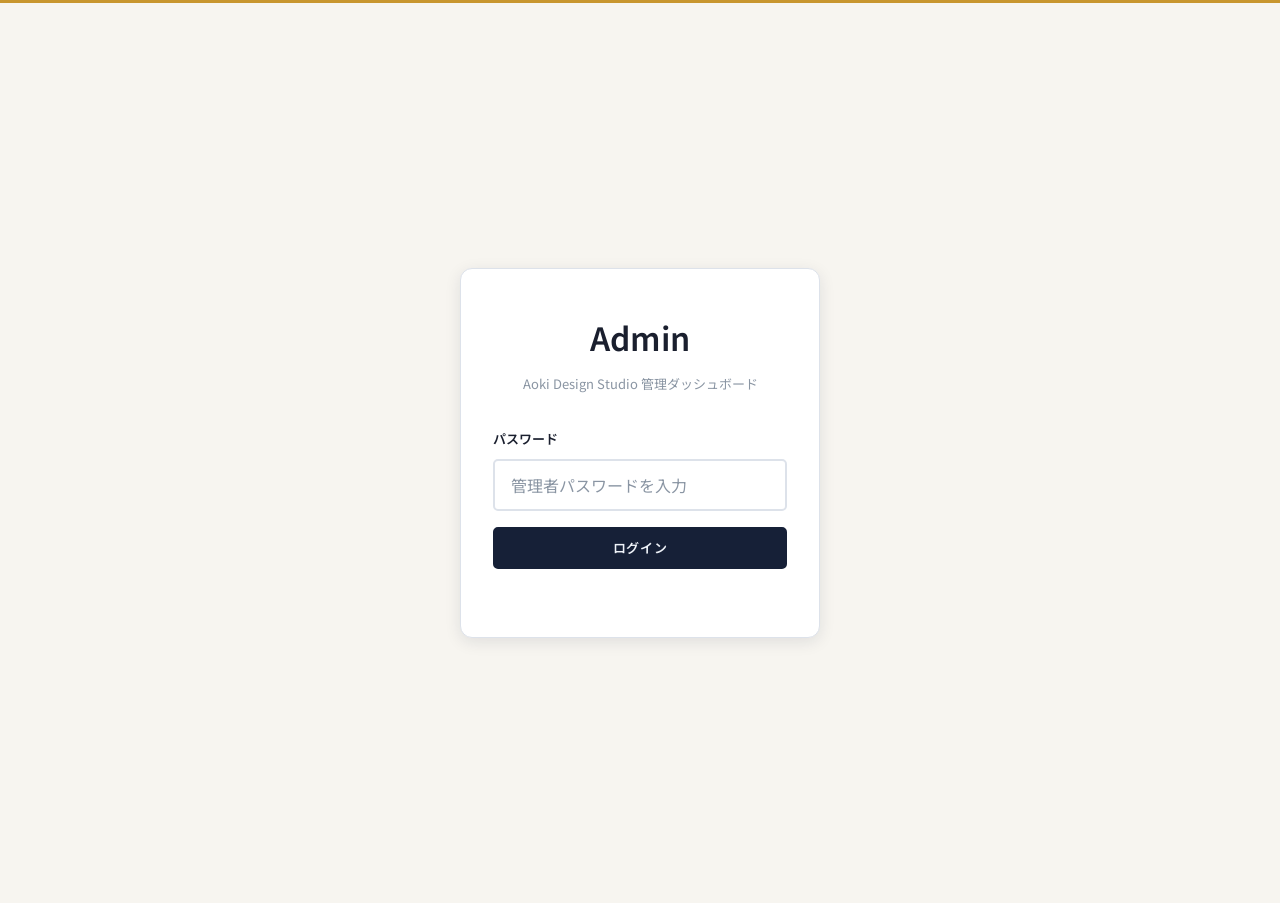
==== admin.html @ a37f24a4 "Add files via upload" ====
<!DOCTYPE html>
<html lang="ja">
<head>
  <meta charset="UTF-8" />
  <meta name="viewport" content="width=device-width, initial-scale=1.0" />
  <title>管理ダッシュボード | Aoki Design Studio</title>
  <meta name="robots" content="noindex, nofollow" />
  <link rel="icon" type="image/svg+xml" href="assets/favicon.svg" />
  <link rel="preconnect" href="https://fonts.googleapis.com" />
  <link rel="preconnect" href="https://fonts.gstatic.com" crossorigin />
  <link href="https://fonts.googleapis.com/css2?family=Noto+Sans+JP:wght@400;500;700&family=Cormorant+Garamond:ital,wght@0,400;0,600;1,400&display=swap" rel="stylesheet" />
  <link rel="stylesheet" href="css/style.css" />
  <style>
    /* ─── 管理画面専用スタイル ── */
    .admin-body { background-color: var(--color-bg); min-height: 100vh; }
    .admin-login {
      display: flex; align-items: center; justify-content: center;
      min-height: 100vh; padding: var(--space-6);
    }
    .admin-login__box {
      background: var(--color-surface); border: 1px solid var(--color-border);
      border-radius: var(--radius-xl); padding: var(--space-10) var(--space-8);
      width: 100%; max-width: 360px; text-align: center; box-shadow: var(--shadow-md);
    }
    .admin-login__title { font-family: var(--font-serif); font-size: var(--text-2xl); font-weight: 600; margin-bottom: var(--space-2); }
    .admin-login__sub   { font-size: var(--text-sm); color: var(--color-text-muted); margin-bottom: var(--space-8); }
    .admin-login__error { font-size: var(--text-sm); color: var(--color-error); margin-top: var(--space-3); min-height: 1.2em; }

    .admin-header {
      background-color: var(--color-text); color: #fff;
      padding: var(--space-4) var(--space-8);
      display: flex; align-items: center; justify-content: space-between;
    }
    .admin-header__title { font-family: var(--font-serif); font-size: var(--text-lg); font-weight: 600; }
    .admin-header__meta  { font-size: var(--text-xs); color: rgba(255,255,255,0.6); }
    .admin-header__actions { display: flex; gap: var(--space-3); align-items: center; }

    .admin-main { max-width: 1100px; margin: 0 auto; padding: var(--space-8); }

    .admin-stats {
      display: grid; grid-template-columns: repeat(auto-fit, minmax(180px,1fr));
      gap: var(--space-4); margin-bottom: var(--space-8);
    }
    .stat-card {
      background: var(--color-surface); border: 1px solid var(--color-border);
      border-radius: var(--radius-xl); padding: var(--space-5) var(--space-6);
    }
    .stat-card__label { font-size: var(--text-xs); color: var(--color-text-muted); margin-bottom: var(--space-2); text-transform: uppercase; letter-spacing: .08em; }
    .stat-card__value { font-family: var(--font-serif); font-size: var(--text-3xl); font-weight: 600; color: var(--color-accent); line-height: 1.1; }
    .stat-card__unit  { font-size: var(--text-sm); color: var(--color-text-sub); }

    .admin-section-title {
      font-size: var(--text-lg); font-weight: 700; margin-bottom: var(--space-4);
      padding-bottom: var(--space-3); border-bottom: 2px solid var(--color-border);
    }

    .inquiry-table { width: 100%; border-collapse: collapse; font-size: var(--text-sm); }
    .inquiry-table th { background: var(--color-bg-alt); font-weight: 700; color: var(--color-text-sub); font-size: var(--text-xs); text-transform: uppercase; letter-spacing: .06em; padding: var(--space-3) var(--space-4); text-align: left; border-bottom: 2px solid var(--color-border); }
    .inquiry-table td { padding: var(--space-3) var(--space-4); border-bottom: 1px solid var(--color-border); vertical-align: top; line-height: 1.5; }
    .inquiry-table tr:hover td { background-color: var(--color-bg); }
    .inquiry-table .badge {
      display: inline-block; font-size: 11px; font-weight: 700; padding: 2px 8px;
      border-radius: var(--radius-full); background: var(--color-accent-light); color: var(--color-accent);
    }
    .inquiry-table .quote-text { font-size: var(--text-xs); color: var(--color-text-muted); white-space: pre-line; max-width: 240px; }
    .inquiry-table .no-data { text-align: center; padding: var(--space-10); color: var(--color-text-muted); }

    .admin-toolbar {
      display: flex; gap: var(--space-3); align-items: center;
      margin-bottom: var(--space-4); flex-wrap: wrap;
    }
    .admin-toolbar input[type=search] {
      flex: 1; min-width: 200px; padding: var(--space-2) var(--space-3);
      border: 1px solid var(--color-border); border-radius: var(--radius-md);
      font-size: var(--text-sm); font-family: var(--font-sans);
      background: var(--color-surface); color: var(--color-text);
    }

    .discount-table { width: 100%; border-collapse: collapse; font-size: var(--text-sm); margin-top: var(--space-4); }
    .discount-table th, .discount-table td { padding: var(--space-3) var(--space-4); border-bottom: 1px solid var(--color-border); text-align: left; }
    .discount-table th { font-weight: 700; color: var(--color-text-sub); font-size: var(--text-xs); text-transform: uppercase; letter-spacing: .06em; background: var(--color-bg-alt); }
    .code-badge { font-family: monospace; background: var(--color-bg-alt); padding: 2px 8px; border-radius: var(--radius-sm); font-size: var(--text-sm); letter-spacing: .06em; }

    /* ─── タブ ── */
    .admin-tabs {
      display: flex; gap: 0; border-bottom: 2px solid var(--color-border);
      margin-bottom: var(--space-8);
    }
    .admin-tab {
      padding: var(--space-3) var(--space-6); font-size: var(--text-sm); font-weight: 500;
      background: none; border: none; border-bottom: 2px solid transparent;
      margin-bottom: -2px; cursor: pointer; color: var(--color-text-muted);
      font-family: var(--font-sans); transition: color .2s, border-color .2s;
    }
    .admin-tab:hover { color: var(--color-text); }
    .admin-tab--active { color: var(--color-accent); border-bottom-color: var(--color-accent); font-weight: 700; }

    .tab-panel { display: none; }
    .tab-panel--active { display: block; }

    /* ─── 料金設定エディター ── */
    .pricing-editor-table { width: 100%; border-collapse: collapse; font-size: var(--text-sm); margin-bottom: var(--space-6); }
    .pricing-editor-table th { background: var(--color-bg-alt); font-weight: 700; color: var(--color-text-sub); font-size: var(--text-xs); text-transform: uppercase; letter-spacing: .06em; padding: var(--space-3) var(--space-4); text-align: left; border-bottom: 2px solid var(--color-border); }
    .pricing-editor-table td { padding: var(--space-2) var(--space-4); border-bottom: 1px solid var(--color-border); vertical-align: middle; }
    .pricing-editor-table input[type="number"],
    .pricing-editor-table input[type="text"] {
      width: 100%; padding: var(--space-2) var(--space-3);
      border: 1px solid var(--color-border); border-radius: var(--radius-md);
      font-size: var(--text-sm); font-family: var(--font-sans);
      background: var(--color-surface); color: var(--color-text);
    }
    .pricing-editor-table input:focus { outline: 2px solid var(--color-accent); outline-offset: 0; border-color: transparent; }
    .pricing-editor-table .label-cell { font-weight: 500; color: var(--color-text-sub); min-width: 180px; }

    .pricing-actions { display: flex; gap: var(--space-3); flex-wrap: wrap; margin-top: var(--space-6); }
    .admin-notice { font-size: var(--text-sm); padding: var(--space-3) var(--space-4); border-radius: var(--radius-md); margin-bottom: var(--space-4); }
    .admin-notice--info { background: var(--color-accent-light); color: var(--color-accent); }
    .admin-notice--success { background: #d1fae5; color: #065f46; }

    /* 割引コード追加フォーム */
    .discount-add-form {
      display: grid; grid-template-columns: 1fr 1fr 1fr auto; gap: var(--space-3);
      align-items: end; margin-top: var(--space-6); padding: var(--space-4);
      background: var(--color-bg-alt); border-radius: var(--radius-md);
    }
    .discount-add-form label { font-size: var(--text-xs); color: var(--color-text-muted); display: block; margin-bottom: var(--space-1); }
    .discount-add-form input {
      width: 100%; padding: var(--space-2) var(--space-3);
      border: 1px solid var(--color-border); border-radius: var(--radius-md);
      font-size: var(--text-sm); font-family: var(--font-sans);
      background: var(--color-surface); color: var(--color-text);
    }

    /* ─── A/Bテストパネル ── */
    .abtest-table { width: 100%; border-collapse: collapse; font-size: var(--text-sm); margin-bottom: var(--space-6); }
    .abtest-table th { background: var(--color-bg-alt); font-weight: 700; color: var(--color-text-sub); font-size: var(--text-xs); text-transform: uppercase; letter-spacing: .06em; padding: var(--space-3) var(--space-4); text-align: left; border-bottom: 2px solid var(--color-border); }
    .abtest-table td { padding: var(--space-3) var(--space-4); border-bottom: 1px solid var(--color-border); vertical-align: middle; }
    .variant-badge {
      display: inline-block; font-size: 11px; font-weight: 700; padding: 3px 10px;
      border-radius: var(--radius-full);
    }
    .variant-badge--control    { background: #e0e7ff; color: #3730a3; }
    .variant-badge--challenger { background: var(--color-accent-light); color: var(--color-accent); }
    .abtest-note { font-size: var(--text-xs); color: var(--color-text-muted); margin-top: var(--space-4); line-height: 1.7; }
  </style>
</head>
<body class="admin-body">

  <!-- ─── ログイン画面 ──────────────────────────────────── -->
  <div id="loginScreen" class="admin-login">
    <div class="admin-login__box">
      <h1 class="admin-login__title">Admin</h1>
      <p class="admin-login__sub">Aoki Design Studio 管理ダッシュボード</p>
      <div class="form-group">
        <label class="form-label" for="adminPassword">パスワード</label>
        <input type="password" id="adminPassword" class="form-input" placeholder="管理者パスワードを入力" autocomplete="current-password" />
      </div>
      <button id="btnLogin" class="btn btn--primary btn--block" style="margin-top:var(--space-4)">ログイン</button>
      <p class="admin-login__error" id="loginError"></p>
    </div>
  </div>

  <!-- ─── 管理ダッシュボード ─────────────────────────────── -->
  <div id="dashboard" class="hidden">

    <header class="admin-header" role="banner">
      <div>
        <p class="admin-header__title">Aoki Design Studio — 管理ダッシュボード</p>
        <p class="admin-header__meta" id="adminMeta"></p>
      </div>
      <div class="admin-header__actions">
        <button id="btnExportCSV" class="btn btn--outline btn--sm" style="border-color:rgba(255,255,255,.4);color:rgba(255,255,255,.8)">CSVエクスポート</button>
        <button id="btnLogout" class="btn btn--outline btn--sm" style="border-color:rgba(255,255,255,.4);color:rgba(255,255,255,.8)">ログアウト</button>
      </div>
    </header>

    <main class="admin-main" id="main-content">

      <!-- 統計カード -->
      <div class="admin-stats">
        <div class="stat-card">
          <p class="stat-card__label">総問い合わせ数</p>
          <p class="stat-card__value" id="statTotal">0</p>
          <p class="stat-card__unit">件</p>
        </div>
        <div class="stat-card">
          <p class="stat-card__label">今月の問い合わせ</p>
          <p class="stat-card__value" id="statMonth">0</p>
          <p class="stat-card__unit">件</p>
        </div>
        <div class="stat-card">
          <p class="stat-card__label">平均概算金額</p>
          <p class="stat-card__value" id="statAvgPrice">—</p>
          <p class="stat-card__unit">円</p>
        </div>
        <div class="stat-card">
          <p class="stat-card__label">最多サイト種別</p>
          <p class="stat-card__value" id="statTopType" style="font-size:var(--text-xl)">—</p>
          <p class="stat-card__unit"></p>
        </div>
      </div>

      <!-- タブナビゲーション -->
      <nav class="admin-tabs" role="tablist">
        <button class="admin-tab admin-tab--active" role="tab" data-tab="inquiries">問い合わせ一覧</button>
        <button class="admin-tab" role="tab" data-tab="discounts">割引コード</button>
        <button class="admin-tab" role="tab" data-tab="pricing">料金設定</button>
        <button class="admin-tab" role="tab" data-tab="abtest">A/Bテスト</button>
      </nav>

      <!-- ─── タブ: 問い合わせ一覧 ─── -->
      <div id="tab-inquiries" class="tab-panel tab-panel--active">
        <section>
          <h2 class="admin-section-title">問い合わせ一覧</h2>
          <div class="admin-toolbar">
            <input type="search" id="searchInput" placeholder="名前・メール・内容で検索..." />
            <button id="btnClearAll" class="btn btn--outline btn--sm">全件削除</button>
          </div>
          <div style="overflow-x:auto">
            <table class="inquiry-table" id="inquiryTable">
              <thead>
                <tr>
                  <th>#</th>
                  <th>受付日時</th>
                  <th>お名前</th>
                  <th>メール</th>
                  <th>電話</th>
                  <th>見積内容</th>
                  <th>相談内容</th>
                  <th>操作</th>
                </tr>
              </thead>
              <tbody id="inquiryBody">
                <tr><td colspan="8" class="no-data">問い合わせデータがありません</td></tr>
              </tbody>
            </table>
          </div>
        </section>
      </div>

      <!-- ─── タブ: 割引コード ─── -->
      <div id="tab-discounts" class="tab-panel">
        <section>
          <h2 class="admin-section-title">割引コード管理</h2>
          <p class="admin-notice admin-notice--info">
            ここでコードを追加・削除すると料金設定タブの割引コードに反映されます。「保存して適用」ボタンで確定してください。
          </p>
          <table class="discount-table">
            <thead>
              <tr><th>コード</th><th>説明</th><th>割引率</th><th>利用回数</th><th>操作</th></tr>
            </thead>
            <tbody id="discountBody"></tbody>
          </table>

          <!-- 割引コード追加フォーム -->
          <div class="discount-add-form">
            <div>
              <label for="newDiscountCode">コード</label>
              <input type="text" id="newDiscountCode" placeholder="SUMMER10" style="text-transform:uppercase" />
            </div>
            <div>
              <label for="newDiscountLabel">説明</label>
              <input type="text" id="newDiscountLabel" placeholder="夏季キャンペーン" />
            </div>
            <div>
              <label for="newDiscountRate">割引率（%）</label>
              <input type="number" id="newDiscountRate" placeholder="10" min="1" max="99" />
            </div>
            <button id="btnAddDiscount" class="btn btn--outline btn--sm" style="white-space:nowrap">追加</button>
          </div>
        </section>
      </div>

      <!-- ─── タブ: 料金設定 ─── -->
      <div id="tab-pricing" class="tab-panel">
        <section>
          <h2 class="admin-section-title">料金設定エディター</h2>
          <p class="admin-notice admin-notice--info">
            変更は「保存して適用」ボタンを押すとブラウザに即時反映されます。サーバーへの永続保存には「JSONダウンロード」でファイルを取得し、<code>data/pricing.json</code> を上書きしてください。
          </p>

          <h3 style="font-size:var(--text-base);font-weight:700;margin-bottom:var(--space-3)">サイト種別 — 基本料金</h3>
          <div style="overflow-x:auto">
            <table class="pricing-editor-table" id="siteTypesEditor">
              <thead>
                <tr>
                  <th>サイト種別</th>
                  <th>基本料金（円）</th>
                  <th>納期目安（日）</th>
                </tr>
              </thead>
              <tbody id="siteTypesBody"></tbody>
            </table>
          </div>

          <h3 style="font-size:var(--text-base);font-weight:700;margin:var(--space-6) 0 var(--space-3)">オプション料金</h3>
          <div style="overflow-x:auto">
            <table class="pricing-editor-table" id="optionsEditor">
              <thead>
                <tr>
                  <th>オプション名</th>
                  <th>価格（円）</th>
                </tr>
              </thead>
              <tbody id="optionsBody"></tbody>
            </table>
          </div>

          <div class="pricing-actions">
            <button id="btnSavePricing" class="btn btn--primary">保存して適用</button>
            <button id="btnDownloadJson" class="btn btn--outline">JSONダウンロード</button>
            <button id="btnResetPricing" class="btn btn--outline" style="margin-left:auto;color:var(--color-error);border-color:var(--color-error)">デフォルトに戻す</button>
          </div>
          <p id="pricingSaveNotice" class="admin-notice admin-notice--success" style="display:none;margin-top:var(--space-4)">保存しました。ページをリロードすると見積シミュレーターに反映されます。</p>
        </section>
      </div>

      <!-- ─── タブ: A/Bテスト ─── -->
      <div id="tab-abtest" class="tab-panel">
        <section>
          <h2 class="admin-section-title">A/Bテスト状況</h2>
          <p class="admin-notice admin-notice--info">
            このブラウザ（管理者端末）に割り当てられている現在のバリアントを表示しています。実際のCVR計測はGA4の「ab_test_conversion」イベントで確認してください。
          </p>
          <table class="abtest-table" id="abtestTable">
            <thead>
              <tr>
                <th>テストID</th>
                <th>テスト内容</th>
                <th>このブラウザのバリアント</th>
                <th>バリアント説明</th>
              </tr>
            </thead>
            <tbody id="abtestBody">
              <tr><td colspan="4" style="text-align:center;padding:var(--space-8);color:var(--color-text-muted)">データなし</td></tr>
            </tbody>
          </table>

          <div style="margin-top:var(--space-4);display:flex;gap:var(--space-3);flex-wrap:wrap">
            <button id="btnRefreshAB" class="btn btn--outline btn--sm">表示を更新</button>
            <button id="btnResetAB" class="btn btn--outline btn--sm" style="color:var(--color-error);border-color:var(--color-error)">割り当てリセット（再抽選）</button>
          </div>

          <p class="abtest-note">
            ※ 割り当てリセットを行うと、このブラウザのバリアントが再抽選されます。<br>
            ※ GA4でのCVR比較は「探索」レポートで <code>ab_test_view</code> / <code>ab_test_conversion</code> イベントをセグメント分析してください。<br>
            ※ テスト定義（バリアント内容・比率）の変更は <code>js/abtest.js</code> を編集してください。
          </p>
        </section>
      </div>

    </main>
  </div>

  <script src="js/pricingData.js"></script>
  <script>
  // ─── 設定 ──────────────────────────────────────────────────
  // パスワードハッシュ（SHA-256）で保護。デフォルト: "admin2024"
  // 変更手順: ブラウザのコンソールで以下を実行し、ハッシュ値をここに貼り付けてください
  //   crypto.subtle.digest('SHA-256', new TextEncoder().encode('新しいパスワード'))
  //     .then(h => console.log(Array.from(new Uint8Array(h)).map(b=>b.toString(16).padStart(2,'0')).join('')))
  const ADMIN_PASSWORD_HASH = "YOUR_ADMIN_PASSWORD_HASH_HERE"; // ← SHA-256ハッシュを入力（本番運用前に必ず変更）
  const INQUIRY_KEY      = "ads_inquiries";
  const DISCOUNT_USE_KEY = "ads_discount_usage";
  const PRICING_OVERRIDE_KEY = "ads_pricing_override";
  const AB_STORAGE_KEY   = "ads_ab_variants";

  // 編集中の割引コード一覧（割引コードタブ用ローカル状態）
  let editingDiscounts = [];

  // ─── SHA-256 ハッシュ計算 ───────────────────────────────────
  async function sha256(text) {
    const data = new TextEncoder().encode(text);
    const hash = await crypto.subtle.digest("SHA-256", data);
    return Array.from(new Uint8Array(hash)).map(b => b.toString(16).padStart(2, "0")).join("");
  }

  // ─── ログイン ───────────────────────────────────────────────
  document.getElementById("btnLogin").addEventListener("click", handleLogin);
  document.getElementById("adminPassword").addEventListener("keydown", (e) => {
    if (e.key === "Enter") handleLogin();
  });

  async function handleLogin() {
    const pw = document.getElementById("adminPassword").value;
    const pwHash = await sha256(pw);

    // 未設定チェック: ハッシュがプレースホルダーのままなら警告を表示して通す（開発用）
    if (ADMIN_PASSWORD_HASH.includes("YOUR_")) {
      console.warn("[admin] パスワードハッシュが未設定です。emailjs-config.js の手順に従い設定してください。");
      document.getElementById("loginScreen").classList.add("hidden");
      document.getElementById("dashboard").classList.remove("hidden");
      initDashboard();
      return;
    }

    if (pwHash === ADMIN_PASSWORD_HASH) {
      document.getElementById("loginScreen").classList.add("hidden");
      document.getElementById("dashboard").classList.remove("hidden");
      initDashboard();
    } else {
      document.getElementById("loginError").textContent = "パスワードが正しくありません";
      document.getElementById("adminPassword").focus();
    }
  }

  // ─── タブ切り替え ──────────────────────────────────────────
  document.querySelectorAll(".admin-tab").forEach((btn) => {
    btn.addEventListener("click", () => {
      document.querySelectorAll(".admin-tab").forEach((b) => b.classList.remove("admin-tab--active"));
      document.querySelectorAll(".tab-panel").forEach((p) => p.classList.remove("tab-panel--active"));
      btn.classList.add("admin-tab--active");
      document.getElementById("tab-" + btn.dataset.tab).classList.add("tab-panel--active");
    });
  });

  // ─── ダッシュボード初期化 ──────────────────────────────────
  function initDashboard() {
    document.getElementById("adminMeta").textContent =
      `最終更新: ${new Date().toLocaleString("ja-JP")}`;

    renderStats();
    renderInquiries();
    renderDiscountTab();
    renderPricingEditor();
    renderABTestPanel();

    document.getElementById("btnLogout").addEventListener("click", () => {
      document.getElementById("dashboard").classList.add("hidden");
      document.getElementById("loginScreen").classList.remove("hidden");
      document.getElementById("adminPassword").value = "";
    });

    document.getElementById("searchInput").addEventListener("input", (e) => {
      renderInquiries(e.target.value);
    });

    document.getElementById("btnClearAll").addEventListener("click", () => {
      if (!confirm("全件削除しますか？この操作は取り消せません。")) return;
      localStorage.removeItem(INQUIRY_KEY);
      renderStats();
      renderInquiries();
    });

    document.getElementById("btnExportCSV").addEventListener("click", exportCSV);

    // 料金設定ボタン
    document.getElementById("btnSavePricing").addEventListener("click", savePricing);
    document.getElementById("btnDownloadJson").addEventListener("click", downloadPricingJson);
    document.getElementById("btnResetPricing").addEventListener("click", () => {
      if (!confirm("料金設定をデフォルトに戻しますか？")) return;
      localStorage.removeItem(PRICING_OVERRIDE_KEY);
      renderPricingEditor();
      showPricingNotice("デフォルトに戻しました。");
    });

    // 割引コードボタン
    document.getElementById("btnAddDiscount").addEventListener("click", addDiscountRow);

    // A/Bテストボタン
    document.getElementById("btnRefreshAB").addEventListener("click", renderABTestPanel);
    document.getElementById("btnResetAB").addEventListener("click", () => {
      if (!confirm("A/Bテストの割り当てをリセットしますか？次回表示時に再抽選されます。")) return;
      localStorage.removeItem(AB_STORAGE_KEY);
      renderABTestPanel();
    });
  }

  // ─── 問い合わせデータ ──────────────────────────────────────
  function getInquiries() {
    try {
      return JSON.parse(localStorage.getItem(INQUIRY_KEY) || "[]");
    } catch { return []; }
  }

  function renderStats() {
    const all   = getInquiries();
    const now   = new Date();
    const month = all.filter((d) => {
      const date = new Date(d.timestamp);
      return date.getFullYear() === now.getFullYear() && date.getMonth() === now.getMonth();
    });

    const prices = all
      .map((d) => {
        const m = (d.quote || "").match(/¥([\d,]+)/);
        return m ? parseInt(m[1].replace(/,/g, ""), 10) : 0;
      })
      .filter(Boolean);
    const avgPrice = prices.length
      ? Math.round(prices.reduce((a, b) => a + b, 0) / prices.length)
      : null;

    const typeCounts = {};
    all.forEach((d) => {
      const m = (d.quote || "").match(/【サイト種別】(.+)/);
      if (m) typeCounts[m[1]] = (typeCounts[m[1]] || 0) + 1;
    });
    const topType = Object.entries(typeCounts).sort((a, b) => b[1] - a[1])[0];

    document.getElementById("statTotal").textContent = all.length;
    document.getElementById("statMonth").textContent = month.length;
    document.getElementById("statAvgPrice").textContent = avgPrice
      ? avgPrice.toLocaleString("ja-JP")
      : "—";
    document.getElementById("statTopType").textContent = topType
      ? topType[0].replace("（", "\n（")
      : "—";
  }

  function renderInquiries(query = "") {
    const all = getInquiries();
    const filtered = query
      ? all.filter((d) =>
          [d.name, d.email, d.message, d.quote].some((v) =>
            (v || "").toLowerCase().includes(query.toLowerCase())
          )
        )
      : all;

    const tbody = document.getElementById("inquiryBody");
    if (!filtered.length) {
      tbody.innerHTML = `<tr><td colspan="8" class="no-data">${query ? "検索結果なし" : "問い合わせデータがありません"}</td></tr>`;
      return;
    }

    tbody.innerHTML = filtered
      .slice()
      .reverse()
      .map((d, i) => `
        <tr>
          <td>${filtered.length - i}</td>
          <td style="white-space:nowrap">${new Date(d.timestamp).toLocaleString("ja-JP")}</td>
          <td><strong>${esc(d.name)}</strong></td>
          <td><a href="mailto:${esc(d.email)}" style="color:var(--color-accent)">${esc(d.email)}</a></td>
          <td>${d.phone ? esc(d.phone) : '<span style="color:var(--color-text-muted)">—</span>'}</td>
          <td><div class="quote-text">${esc(d.quote || "—")}</div></td>
          <td style="max-width:200px">${esc(d.message || "—")}</td>
          <td>
            <button class="btn btn--sm btn--outline" onclick="deleteInquiry('${d.id}')">削除</button>
          </td>
        </tr>`)
      .join("");
  }

  function deleteInquiry(id) {
    if (!confirm("この問い合わせを削除しますか？")) return;
    const all = getInquiries().filter((d) => d.id !== id);
    localStorage.setItem(INQUIRY_KEY, JSON.stringify(all));
    renderStats();
    renderInquiries(document.getElementById("searchInput").value);
  }

  // ─── 割引コードタブ ────────────────────────────────────────
  function renderDiscountTab() {
    // 現在の割引コードを編集用配列にコピー
    const override = getPricingOverride();
    editingDiscounts = (override && override.discountCodes)
      ? override.discountCodes.map((c) => ({ ...c }))
      : (pricingData.discountCodes || []).map((c) => ({ ...c }));

    renderDiscountTable();
  }

  function renderDiscountTable() {
    const usage  = JSON.parse(localStorage.getItem(DISCOUNT_USE_KEY) || "{}");
    const tbody  = document.getElementById("discountBody");
    if (!editingDiscounts.length) {
      tbody.innerHTML = `<tr><td colspan="5" style="text-align:center;padding:var(--space-6);color:var(--color-text-muted)">割引コードがありません</td></tr>`;
      return;
    }
    tbody.innerHTML = editingDiscounts
      .map((c, idx) => `
        <tr>
          <td><span class="code-badge">${esc(c.code)}</span></td>
          <td>${esc(c.label)}</td>
          <td>${Math.round(c.discountRate * 100)}% OFF</td>
          <td>${usage[c.code] || 0}回</td>
          <td>
            <button class="btn btn--sm btn--outline" style="color:var(--color-error);border-color:var(--color-error)"
              onclick="removeDiscountRow(${idx})">削除</button>
          </td>
        </tr>`)
      .join("");
  }

  function addDiscountRow() {
    const code  = document.getElementById("newDiscountCode").value.trim().toUpperCase();
    const label = document.getElementById("newDiscountLabel").value.trim();
    const rate  = parseFloat(document.getElementById("newDiscountRate").value);

    if (!code || !label || isNaN(rate) || rate <= 0 || rate >= 100) {
      alert("コード・説明・割引率（1〜99%）をすべて入力してください。");
      return;
    }
    if (editingDiscounts.some((c) => c.code === code)) {
      alert("同じコードが既に存在します。");
      return;
    }

    editingDiscounts.push({ code, label, discountRate: rate / 100 });
    document.getElementById("newDiscountCode").value  = "";
    document.getElementById("newDiscountLabel").value = "";
    document.getElementById("newDiscountRate").value  = "";
    renderDiscountTable();
    // 自動保存（discountCodesのみ即時反映）
    saveDiscountsToOverride();
  }

  function removeDiscountRow(idx) {
    if (!confirm(`「${editingDiscounts[idx].code}」を削除しますか？`)) return;
    editingDiscounts.splice(idx, 1);
    renderDiscountTable();
    saveDiscountsToOverride();
  }

  function saveDiscountsToOverride() {
    const override = getPricingOverride() || {};
    override.discountCodes = editingDiscounts;
    localStorage.setItem(PRICING_OVERRIDE_KEY, JSON.stringify(override));
    // 料金設定タブの表示も同期
    syncPricingEditorDiscounts();
  }

  function syncPricingEditorDiscounts() {
    // 料金設定タブの割引コード行を再描画（将来の拡張余地）
  }

  // ─── 料金設定エディター ────────────────────────────────────
  function renderPricingEditor() {
    const override = getPricingOverride();

    // siteTypes
    const siteBody = document.getElementById("siteTypesBody");
    siteBody.innerHTML = pricingData.siteTypes.map((s) => {
      const ov = override && override.siteTypes
        ? (override.siteTypes.find((o) => o.id === s.id) || {})
        : {};
      const price = ov.basePrice !== undefined ? ov.basePrice : s.basePrice;
      const days  = ov.estimatedDays !== undefined ? ov.estimatedDays : s.estimatedDays;
      return `
        <tr>
          <td class="label-cell">${esc(s.label)}</td>
          <td>
            <input type="number" min="0" step="10000" value="${price}"
              data-id="${esc(s.id)}" data-field="basePrice" class="sitetype-input" />
          </td>
          <td>
            <input type="number" min="1" step="1" value="${days}"
              data-id="${esc(s.id)}" data-field="estimatedDays" class="sitetype-input" />
          </td>
        </tr>`;
    }).join("");

    // options
    const optBody = document.getElementById("optionsBody");
    optBody.innerHTML = pricingData.options.map((o) => {
      const ov = override && override.options
        ? (override.options.find((x) => x.id === o.id) || {})
        : {};
      const price = ov.price !== undefined ? ov.price : o.price;
      return `
        <tr>
          <td class="label-cell">${esc(o.label)}</td>
          <td>
            <input type="number" min="0" step="1000" value="${price}"
              data-id="${esc(o.id)}" data-field="price" class="option-input" />
          </td>
        </tr>`;
    }).join("");
  }

  function savePricing() {
    // siteTypes 収集
    const siteTypes = [];
    document.querySelectorAll(".sitetype-input").forEach((input) => {
      const id    = input.dataset.id;
      const field = input.dataset.field;
      let entry   = siteTypes.find((s) => s.id === id);
      if (!entry) { entry = { id }; siteTypes.push(entry); }
      entry[field] = Number(input.value);
    });

    // options 収集
    const options = [];
    document.querySelectorAll(".option-input").forEach((input) => {
      options.push({ id: input.dataset.id, price: Number(input.value) });
    });

    // 既存の割引コード設定を維持
    const override = getPricingOverride() || {};
    const discountCodes = override.discountCodes || editingDiscounts;

    const data = { siteTypes, options, discountCodes };
    localStorage.setItem(PRICING_OVERRIDE_KEY, JSON.stringify(data));
    showPricingNotice("保存しました。ページをリロードすると見積シミュレーターに反映されます。");
  }

  function downloadPricingJson() {
    const override = getPricingOverride() || {};

    // 現在の編集値を反映
    const siteTypes = pricingData.siteTypes.map((s) => {
      const ovEntry = (override.siteTypes || []).find((o) => o.id === s.id) || {};
      return {
        id:   s.id,
        label: s.label,
        description: s.description,
        basePrice:   ovEntry.basePrice   !== undefined ? ovEntry.basePrice   : s.basePrice,
        estimatedDays: ovEntry.estimatedDays !== undefined ? ovEntry.estimatedDays : s.estimatedDays,
      };
    });

    const options = pricingData.options.map((o) => {
      const ovEntry = (override.options || []).find((x) => x.id === o.id) || {};
      return {
        id:    o.id,
        label: o.label,
        description: o.description,
        price: ovEntry.price !== undefined ? ovEntry.price : o.price,
      };
    });

    const discountCodes = (override.discountCodes || pricingData.discountCodes || []).map((c) => ({
      code:         c.code,
      label:        c.label,
      discountRate: c.discountRate,
    }));

    const json = JSON.stringify({ siteTypes, options, discountCodes }, null, 2);
    const blob = new Blob([json], { type: "application/json;charset=utf-8;" });
    const a = Object.assign(document.createElement("a"), {
      href:     URL.createObjectURL(blob),
      download: "pricing.json",
    });
    a.click();
    URL.revokeObjectURL(a.href);
  }

  function getPricingOverride() {
    try {
      const raw = localStorage.getItem(PRICING_OVERRIDE_KEY);
      return raw ? JSON.parse(raw) : null;
    } catch { return null; }
  }

  function showPricingNotice(msg) {
    const el = document.getElementById("pricingSaveNotice");
    el.textContent = msg;
    el.style.display = "block";
    clearTimeout(el._timer);
    el._timer = setTimeout(() => { el.style.display = "none"; }, 4000);
  }

  // ─── A/Bテストパネル ───────────────────────────────────────
  const AB_TEST_LABELS = {
    hero_copy: "ヒーローキャッチコピー",
    hero_cta:  "CTAボタンコピー",
  };

  function renderABTestPanel() {
    let stored = {};
    try {
      stored = JSON.parse(localStorage.getItem(AB_STORAGE_KEY) || "{}");
    } catch {}

    const tests = [
      {
        id: "hero_copy",
        variants: [
          { id: "control",    label: "コントロール（30秒で概算見積が分かる）" },
          { id: "challenger", label: "チャレンジャー（費用・納期をその場で確認）" },
        ],
      },
      {
        id: "hero_cta",
        variants: [
          { id: "control",    label: "コントロール（シミュレーターを使う）" },
          { id: "challenger", label: "チャレンジャー（今すぐ無料で見積もる）" },
        ],
      },
    ];

    const tbody = document.getElementById("abtestBody");
    tbody.innerHTML = tests.map((test) => {
      const variantId = stored[test.id] || "(未割り当て)";
      const variant   = test.variants.find((v) => v.id === variantId);
      const label     = variant ? variant.label : variantId;
      const badgeClass = variantId === "challenger" ? "variant-badge--challenger" : "variant-badge--control";
      const displayId  = variantId === "(未割り当て)" ? variantId : variantId;
      return `
        <tr>
          <td><code>${esc(test.id)}</code></td>
          <td>${esc(AB_TEST_LABELS[test.id] || test.id)}</td>
          <td><span class="variant-badge ${variantId !== "(未割り当て)" ? badgeClass : ""}">${esc(displayId)}</span></td>
          <td style="color:var(--color-text-sub)">${esc(label)}</td>
        </tr>`;
    }).join("");
  }

  // ─── CSVエクスポート ───────────────────────────────────────
  function exportCSV() {
    const all = getInquiries();
    if (!all.length) { alert("データがありません"); return; }
    const header = ["#", "受付日時", "お名前", "メール", "電話", "見積内容", "相談内容"];
    const rows   = all.map((d, i) => [
      i + 1,
      new Date(d.timestamp).toLocaleString("ja-JP"),
      d.name, d.email,
      d.phone || "",
      (d.quote  || "").replace(/\n/g, " "),
      (d.message|| "").replace(/\n/g, " "),
    ]);
    const csv = [header, ...rows]
      .map((r) => r.map((v) => `"${String(v).replace(/"/g, '""')}"`).join(","))
      .join("\r\n");
    const blob = new Blob(["\uFEFF" + csv], { type: "text/csv;charset=utf-8;" });
    const a    = Object.assign(document.createElement("a"), {
      href:     URL.createObjectURL(blob),
      download: `ads_inquiries_${new Date().toISOString().slice(0,10)}.csv`,
    });
    a.click();
    URL.revokeObjectURL(a.href);
  }

  // ─── ユーティリティ ────────────────────────────────────────
  function esc(str) {
    return String(str ?? "")
      .replace(/&/g,"&amp;").replace(/</g,"&lt;")
      .replace(/>/g,"&gt;").replace(/"/g,"&quot;");
  }
  </script>
</body>
</html>
---- css/style.css ----
/* ============================================================
   style.css — Aoki Design Studio / Navy Atlas リデザイン
   コンセプト: Deep Navy × Off White × Amber Gold
              技術力 × 王道 × 落ち着き
   ============================================================ */

/* ─── CSS カスタムプロパティ ──────────────────────────────── */
:root {
  /* ── カラー ───────────────────────────────────────────── */
  --color-navy:        #162037;
  --color-navy-mid:    #1E2D4A;
  --color-navy-deep:   #0E1726;
  --color-navy-light:  #EEF2F8;

  --color-bg:          #F7F5F0;
  --color-bg-alt:      #EEF2F8;
  --color-bg-dark:     #162037;
  --color-surface:     #FFFFFF;
  --color-border:      #DDE2EA;
  --color-border-dark: rgba(255,255,255,0.10);
  --color-rule:        rgba(22,32,55,0.08);

  --color-text:        #1A1F2E;
  --color-text-sub:    #4A5568;
  --color-text-muted:  #8A95A3;
  --color-text-on-dark:#EEF2F8;

  --color-accent:      #C8962E;
  --color-accent-dark: #A87820;
  --color-accent-light:#F5EDD6;

  --color-success:     #3A8C6F;
  --color-error:       #C94E4E;

  /* ── タイポグラフィ ──────────────────────────────────── */
  --font-sans:   "Inter", "Noto Sans JP", "Hiragino Kaku Gothic ProN", sans-serif;
  --font-mono:   "JetBrains Mono", "Fira Code", monospace;

  --text-xs:   0.6875rem;
  --text-sm:   0.8125rem;
  --text-base: 1rem;
  --text-md:   1.0625rem;
  --text-lg:   1.25rem;
  --text-xl:   1.5rem;
  --text-2xl:  2rem;
  --text-3xl:  2.75rem;
  --text-4xl:  3.75rem;

  /* ── スペーシング ────────────────────────────────────── */
  --space-1:  0.25rem;
  --space-2:  0.5rem;
  --space-3:  0.75rem;
  --space-4:  1rem;
  --space-5:  1.25rem;
  --space-6:  1.5rem;
  --space-8:  2rem;
  --space-10: 2.5rem;
  --space-12: 3rem;
  --space-16: 4rem;
  --space-20: 5rem;
  --space-24: 6rem;
  --space-32: 8rem;

  /* ── ボーダーラジウス ────────────────────────────────── */
  --radius-sm:   3px;
  --radius-md:   5px;
  --radius-lg:   8px;
  --radius-xl:   12px;
  --radius-full: 9999px;

  /* ── シャドウ ──────────────────────────────────────── */
  --shadow-sm: 0 1px 4px rgba(22,32,55,0.08);
  --shadow-md: 0 4px 16px rgba(22,32,55,0.10);
  --shadow-lg: 0 8px 32px rgba(22,32,55,0.14);
  --shadow-xl: 0 16px 48px rgba(22,32,55,0.18);

  /* ── トランジション ──────────────────────────────────── */
  --transition-fast: 150ms cubic-bezier(0.4,0,0.2,1);
  --transition-base: 280ms cubic-bezier(0.4,0,0.2,1);
  --transition-slow: 480ms cubic-bezier(0.4,0,0.2,1);

  /* ── レイアウト ──────────────────────────────────────── */
  --container-max: 1140px;
  --container-pad: var(--space-6);
  --header-h: 68px;
}

/* ─── リセット ──────────────────────────────────────────── */
*, *::before, *::after { box-sizing: border-box; margin: 0; padding: 0; }

html { scroll-behavior: smooth; font-size: 16px; }

body {
  font-family: var(--font-sans);
  font-size: var(--text-base);
  line-height: 1.75;
  color: var(--color-text);
  background-color: var(--color-bg);
  -webkit-font-smoothing: antialiased;
  /* ページ上部 3px ゴールドライン */
  border-top: 3px solid var(--color-accent);
}

img, video { display: block; max-width: 100%; }
a { color: inherit; text-decoration: none; }
button { cursor: pointer; font-family: inherit; border: none; background: none; }
ul, ol { list-style: none; }

/* ─── ユーティリティ ──────────────────────────────────────── */
.hidden { display: none !important; }
.sr-only {
  position: absolute; width: 1px; height: 1px;
  padding: 0; margin: -1px; overflow: hidden;
  clip: rect(0,0,0,0); white-space: nowrap; border: 0;
}
.container {
  width: 100%;
  max-width: var(--container-max);
  margin-inline: auto;
  padding-inline: var(--container-pad);
}
.sp-hide { display: none; }
@media (min-width: 768px) { .sp-hide { display: inline; } }

/* ─── スキップリンク ──────────────────────────────────────── */
.skip-link {
  position: fixed; top: -100%; left: var(--space-4);
  background: var(--color-accent); color: #fff;
  padding: var(--space-2) var(--space-4);
  border-radius: 0 0 var(--radius-md) var(--radius-md);
  z-index: 9999; font-size: var(--text-sm); font-weight: 600;
  transition: top var(--transition-fast);
}
.skip-link:focus { top: 0; }

/* ─── ボタン ─────────────────────────────────────────────── */
.btn {
  position: relative;
  display: inline-flex;
  align-items: center;
  justify-content: center;
  gap: var(--space-2);
  padding: 0.8rem var(--space-8);
  border-radius: var(--radius-md);
  font-family: var(--font-sans);
  font-size: var(--text-sm);
  font-weight: 600;
  letter-spacing: 0.04em;
  white-space: nowrap;
  line-height: 1;
  overflow: hidden;
  z-index: 0;
  transition: color var(--transition-base),
              background-color var(--transition-base),
              border-color var(--transition-base),
              box-shadow var(--transition-base);
}
.btn:disabled { opacity: 0.38; cursor: not-allowed; pointer-events: none; }

/* fill-from-bottom オーバーレイ */
.btn::after {
  content: '';
  position: absolute;
  inset: 0;
  transform: translateY(101%);
  transition: transform 0.28s cubic-bezier(0.4,0,0.2,1);
  z-index: -1;
  border-radius: var(--radius-md);
}

/* Primary — Navy + Gold fill-up */
.btn--primary {
  background-color: var(--color-navy);
  color: var(--color-text-on-dark);
  border: 2px solid var(--color-navy);
}
.btn--primary::after { background-color: var(--color-accent); }
.btn--primary:hover:not(:disabled)::after { transform: translateY(0); }
.btn--primary:hover:not(:disabled) { border-color: var(--color-accent); }

/* Outline — Navy border + Navy fill */
.btn--outline {
  background-color: transparent;
  color: var(--color-navy);
  border: 2px solid var(--color-navy);
}
.btn--outline::after { background-color: var(--color-navy); }
.btn--outline:hover:not(:disabled)::after { transform: translateY(0); }
.btn--outline:hover:not(:disabled) { color: var(--color-text-on-dark); }

/* Outline-light — white border (on dark sections) */
.btn--outline-light {
  background-color: transparent;
  color: var(--color-text-on-dark);
  border: 2px solid rgba(255,255,255,0.5);
}
.btn--outline-light::after { background-color: rgba(255,255,255,0.12); }
.btn--outline-light:hover:not(:disabled)::after { transform: translateY(0); }
.btn--outline-light:hover:not(:disabled) { border-color: rgba(255,255,255,0.8); }

/* Ghost */
.btn--ghost {
  background: transparent;
  border: 2px solid transparent;
  color: var(--color-text-muted);
}
.btn--ghost:hover:not(:disabled) { color: var(--color-navy); background: var(--color-navy-light); }

/* Sizes */
.btn--sm  { padding: 0.55rem var(--space-5); font-size: 0.75rem; }
.btn--lg  { padding: 1rem var(--space-10); font-size: var(--text-base); }
.btn--block { width: 100%; }

/* ─── セクションヘッダー ──────────────────────────────────── */
.section-header {
  text-align: center;
  margin-bottom: var(--space-16);
}
.section-header__label {
  display: inline-flex;
  align-items: center;
  gap: var(--space-3);
  font-size: 0.6875rem;
  font-weight: 700;
  letter-spacing: 0.28em;
  color: var(--color-accent);
  text-transform: uppercase;
  margin-bottom: var(--space-4);
}
.section-header__label::before,
.section-header__label::after {
  content: '';
  display: block;
  width: 24px;
  height: 1.5px;
  background-color: currentColor;
  flex-shrink: 0;
}
.section-header__title {
  font-size: clamp(1.7rem, 4vw, 3rem);
  font-weight: 700;
  line-height: 1.25;
  letter-spacing: -0.01em;
  color: var(--color-text);
  margin-bottom: var(--space-5);
}
.section-header__desc {
  color: var(--color-text-sub);
  font-size: var(--text-sm);
  line-height: 2;
  max-width: 560px;
  margin-inline: auto;
}
/* dark section variant */
.section-header--light .section-header__title { color: var(--color-text-on-dark); }
.section-header--light .section-header__desc  { color: rgba(238,242,248,0.65); }

/* ─── ヘッダー ────────────────────────────────────────────── */
.site-header {
  position: fixed;
  top: 3px; left: 0; right: 0; /* body border-top: 3px */
  z-index: 100;
  height: var(--header-h);
  background-color: transparent;
  transition: background-color var(--transition-base),
              box-shadow var(--transition-base);
}
.site-header.scrolled {
  background-color: rgba(22,32,55,0.97);
  backdrop-filter: blur(16px);
  box-shadow: 0 2px 20px rgba(22,32,55,0.25);
}
.site-header__inner {
  display: flex;
  align-items: center;
  gap: var(--space-4);
  height: 100%;
}
.site-header__logo { margin-right: auto; }
.site-header__logo .logo-text {
  font-size: var(--text-md);
  font-weight: 700;
  letter-spacing: 0.04em;
  color: var(--color-text-on-dark);
  transition: color var(--transition-fast);
}

/* ハンバーガー */
.site-header__menu-toggle {
  background: none; border: none; cursor: pointer;
  padding: var(--space-2);
  display: flex; align-items: center; justify-content: center;
}
.hamburger {
  display: block; width: 22px; height: 1.5px;
  background-color: var(--color-text-on-dark);
  position: relative;
  transition: background-color var(--transition-fast);
}
.hamburger::before, .hamburger::after {
  content: ""; display: block;
  width: 22px; height: 1.5px;
  background-color: var(--color-text-on-dark);
  position: absolute;
  transition: all var(--transition-base);
}
.hamburger::before { top: -7px; }
.hamburger::after  { top:  7px; }
[aria-expanded="true"] .hamburger { background-color: transparent; }
[aria-expanded="true"] .hamburger::before { top: 0; transform: rotate(45deg); }
[aria-expanded="true"] .hamburger::after  { top: 0; transform: rotate(-45deg); }

/* ナビゲーション */
.site-header__nav {
  display: none;
  align-items: center;
  gap: var(--space-8);
}
.site-header__nav a {
  font-size: var(--text-xs);
  font-weight: 600;
  letter-spacing: 0.12em;
  text-transform: uppercase;
  color: rgba(238,242,248,0.75);
  transition: color var(--transition-fast);
  position: relative;
}
.site-header__nav a::after {
  content: '';
  position: absolute;
  bottom: -4px; left: 0;
  width: 0; height: 1.5px;
  background-color: var(--color-accent);
  transition: width var(--transition-base);
}
.site-header__nav a:hover { color: var(--color-text-on-dark); }
.site-header__nav a:hover::after { width: 100%; }
.site-header__nav .btn { margin-left: var(--space-2); }

@media (min-width: 768px) {
  .site-header__nav { display: flex; }
  .site-header__menu-toggle { display: none; }
}

/* 言語切り替え */
.lang-toggle {
  display: flex; align-items: center; gap: var(--space-1);
  padding: var(--space-1) var(--space-3);
  font-size: 0.6875rem; font-weight: 700;
  letter-spacing: 0.14em; text-transform: uppercase;
  color: rgba(238,242,248,0.6);
  border: 1.5px solid rgba(255,255,255,0.2);
  border-radius: var(--radius-sm);
  cursor: pointer;
  transition: color var(--transition-fast), border-color var(--transition-fast);
  background: none;
}
.lang-toggle:hover { color: var(--color-text-on-dark); border-color: var(--color-accent); }

/* テーマトグル */
.theme-toggle {
  background: none; border: none; cursor: pointer;
  font-size: 1rem; padding: var(--space-1);
  opacity: 0.6; transition: opacity var(--transition-fast);
}
.theme-toggle:hover { opacity: 1; }

/* スマホメニュー */
.mobile-menu {
  display: none;
  position: fixed;
  inset: 0;
  background-color: var(--color-navy-deep);
  z-index: 99;
  flex-direction: column;
  align-items: center;
  justify-content: center;
  gap: var(--space-8);
  padding: var(--space-16);
}
.mobile-menu.open { display: flex; }
.mobile-menu a {
  font-size: var(--text-xl);
  font-weight: 700;
  letter-spacing: 0.06em;
  color: var(--color-text-on-dark);
  opacity: 0.85;
  transition: opacity var(--transition-fast), color var(--transition-fast);
}
.mobile-menu a:hover { opacity: 1; color: var(--color-accent); }

/* ─── ヒーローセクション ─────────────────────────────────── */
.hero {
  position: relative;
  min-height: 100svh;
  display: flex;
  align-items: center;
  padding-top: var(--header-h);
  overflow: hidden;
  background-color: var(--color-navy);
  /* ドットグリッド + 左サイドに温かみのある光 */
  background-image:
    radial-gradient(ellipse 70% 90% at 15% 50%, rgba(200,150,46,0.07) 0%, transparent 65%),
    radial-gradient(circle, rgba(255,255,255,0.07) 1px, transparent 1px);
  background-size: auto, 36px 36px;
}

/* ドットグリッドは background-image に統合済み */
.hero::before {
  content: '';
  position: absolute; inset: 0;
  /* 右上コーナーに深みを追加 */
  background: radial-gradient(ellipse 50% 60% at 90% 10%, rgba(10,15,28,0.6) 0%, transparent 70%);
  z-index: 0;
  pointer-events: none;
}

/* 底部フェード（off-whiteへ） */
.hero::after {
  content: '';
  position: absolute; bottom: 0; left: 0; right: 0;
  height: 180px;
  background: linear-gradient(to bottom, transparent, var(--color-bg));
  z-index: 1;
  pointer-events: none;
}

/* ウォーターマーク「30」 */
.hero__watermark {
  position: absolute;
  right: -2vw; top: 50%;
  transform: translateY(-50%);
  font-size: clamp(180px, 36vw, 580px);
  font-weight: 900;
  line-height: 0.85;
  color: transparent;
  -webkit-text-stroke: 1.5px rgba(255,255,255,0.05);
  pointer-events: none; user-select: none;
  z-index: 0;
  letter-spacing: -0.06em;
}

/* ゴールドライン */
.hero__line {
  position: absolute;
  top: calc(var(--header-h) + 24px);
  left: 0; right: 0;
  height: 1px;
  background: linear-gradient(to right, var(--color-accent) 0%, rgba(200,150,46,0.3) 60%, transparent 100%);
  transform-origin: left center;
  animation: lineGrow 1.8s cubic-bezier(0.76,0,0.24,1) 0.3s both;
  z-index: 2;
}

@keyframes lineGrow {
  from { transform: scaleX(0); opacity: 0; }
  to   { transform: scaleX(1); opacity: 1; }
}

/* コンテンツ */
.hero__content {
  position: relative; z-index: 2;
  padding-block: var(--space-24) var(--space-32);
  max-width: 800px;
}

/* ラベル */
.hero__index {
  display: flex; align-items: center; gap: var(--space-3);
  margin-bottom: var(--space-10);
  opacity: 0;
  animation: fadeInUp 0.9s ease 0.5s forwards;
}
.hero__index-num {
  font-size: 0.625rem; font-weight: 700;
  color: var(--color-accent); letter-spacing: 0.3em;
}
.hero__index-line { width: 32px; height: 1.5px; background-color: var(--color-accent); flex-shrink: 0; }
.hero__index-label {
  font-size: 0.625rem; letter-spacing: 0.3em;
  color: rgba(238,242,248,0.45); text-transform: uppercase;
}

/* アイブロウ */
.hero__eyebrow {
  font-size: var(--text-xs);
  letter-spacing: 0.25em;
  color: var(--color-accent);
  text-transform: uppercase;
  font-weight: 600;
  margin-bottom: var(--space-4);
  opacity: 0;
  animation: fadeInUp 0.9s ease 0.65s forwards;
}

/* タイトル */
.hero__title {
  display: flex; flex-direction: column;
  gap: var(--space-2);
  margin-bottom: var(--space-6);
  opacity: 0;
  animation: fadeInUp 0.9s ease 0.8s forwards;
}
.hero__title-main {
  font-size: clamp(2.4rem, 6.5vw, 5.2rem);
  font-weight: 800;
  line-height: 1.02;
  color: var(--color-text-on-dark);
  letter-spacing: -0.03em;
}
.hero__title-sub {
  font-size: clamp(1rem, 2vw, 1.5rem);
  font-weight: 400;
  color: rgba(238,242,248,0.55);
  letter-spacing: 0.02em;
  line-height: 1.5;
}

/* 説明文 */
.hero__description {
  font-size: var(--text-sm);
  color: rgba(238,242,248,0.65);
  margin-bottom: var(--space-10);
  line-height: 1.9;
  letter-spacing: 0.01em;
  opacity: 0;
  animation: fadeInUp 0.9s ease 0.95s forwards;
}

/* CTA */
.hero__cta {
  display: flex; flex-direction: column;
  gap: var(--space-3); align-items: flex-start;
  margin-bottom: var(--space-16);
  opacity: 0;
  animation: fadeInUp 0.9s ease 1.1s forwards;
}
@media (min-width: 768px) {
  .hero__cta { flex-direction: row; align-items: center; }
}

/* 統計 */
.hero__stats {
  display: flex;
  justify-content: center;
  gap: clamp(var(--space-10), 8vw, var(--space-24));
  border-top: 1px solid rgba(255,255,255,0.1);
  padding-top: var(--space-8);
  opacity: 0;
  animation: fadeInUp 0.9s ease 1.25s forwards;
}
.hero__stat { text-align: center; }

/* ── 円形ゲージ ──────────────────────────────────────────── */
/* r=36, 周長=226.19, 240°弧=150.80, 残=75.39 */
.stat-gauge {
  position: relative;
  width: 140px; height: 140px;
  margin: 0 auto;
}
.stat-gauge__svg {
  width: 100%; height: 100%;
  overflow: visible;
}
.stat-gauge__track,
.stat-gauge__fill {
  fill: none;
  stroke-width: 5;
  stroke-linecap: round;
  /* 240°分の弧 + 残りギャップ */
  stroke-dasharray: 150.80 75.39;
  /* 8時の位置（240°=頂点から時計回り）から開始: SVG 0°=3時 → 150°回転 */
  transform: rotate(150deg);
  transform-origin: 50px 50px;
}
.stat-gauge__track {
  stroke: rgba(255,255,255,0.12);
}
.stat-gauge__fill {
  stroke: var(--color-accent);
  stroke-dashoffset: 150.80; /* 初期: 完全に空 */
  transition: stroke-dashoffset 1.6s cubic-bezier(0.22, 1, 0.36, 1);
  filter: drop-shadow(0 0 6px rgba(200,150,46,0.85)) drop-shadow(0 0 12px rgba(200,150,46,0.4));
}
.stat-gauge__fill.run {
  stroke-dashoffset: var(--gauge-offset, 0);
}
.stat-gauge__inner {
  position: absolute;
  inset: 0;
  display: flex;
  flex-direction: column;
  align-items: center;
  justify-content: center;
  gap: 2px;
  padding-bottom: 10px; /* ゲージ開口部に合わせて上寄せ */
}
.stat-gauge__value {
  font-size: 1.9rem;
  font-weight: 800;
  color: var(--color-accent);
  line-height: 1;
  letter-spacing: -0.02em;
}
.stat-gauge__unit {
  font-size: 0.85rem;
  font-weight: 700;
  color: var(--color-accent);
  letter-spacing: 0;
  line-height: 1;
  vertical-align: 0.15em;
}
.stat-gauge__label {
  font-size: 0.6rem;
  letter-spacing: 0.16em;
  text-transform: uppercase;
  color: rgba(238,242,248,0.5);
  font-weight: 600;
  white-space: nowrap;
  margin-top: 4px;
}

@keyframes fadeInUp {
  from { opacity: 0; transform: translateY(12px); }
  to   { opacity: 1; transform: translateY(0); }
}

/* ─── シミュレーターセクション ────────────────────────────── */
.simulator {
  padding-block: var(--space-8);
  background-color: var(--color-surface);
  border-bottom: 1px solid var(--color-border);
}
.simulator .section-header {
  margin-bottom: var(--space-4);
}
.simulator .section-header__title {
  font-size: clamp(1.3rem, 2.2vw, 1.75rem);
}

/* プログレスインジケーター */
.progress-indicator {
  margin-bottom: var(--space-4);
}
.progress-indicator__steps {
  display: flex;
  align-items: center;
  justify-content: center;
  gap: 0;
  margin-bottom: var(--space-4);
  flex-wrap: wrap;
}
.step-indicator {
  display: flex;
  flex-direction: column;
  align-items: center;
  gap: var(--space-2);
  position: relative;
}
.step-indicator__circle {
  width: 32px; height: 32px;
  border-radius: var(--radius-full);
  border: 2px solid var(--color-border);
  background: var(--color-surface);
  display: flex; align-items: center; justify-content: center;
  transition: background var(--transition-base), border-color var(--transition-base);
  position: relative; z-index: 1;
}
.step-indicator__number {
  font-size: var(--text-xs); font-weight: 700;
  color: var(--color-text-muted);
  transition: color var(--transition-base);
}
.step-indicator__label {
  font-size: 0.6875rem; font-weight: 600;
  letter-spacing: 0.04em;
  color: var(--color-text-muted);
  transition: color var(--transition-base);
  white-space: nowrap;
}
.step-indicator__connector {
  width: clamp(24px, 8vw, 80px); height: 2px;
  background-color: var(--color-border);
  margin-bottom: 1.5rem;
  transition: background-color var(--transition-base);
  flex-shrink: 0;
}
/* Active */
.step-indicator.active .step-indicator__circle {
  background-color: var(--color-navy);
  border-color: var(--color-navy);
}
.step-indicator.active .step-indicator__number { color: #fff; }
.step-indicator.active .step-indicator__label  { color: var(--color-navy); }
/* Done */
.step-indicator.done .step-indicator__circle {
  background-color: var(--color-accent-light);
  border-color: var(--color-accent);
}
.step-indicator.done .step-indicator__number { color: var(--color-accent-dark); }
.step-indicator.done .step-indicator__connector { background-color: var(--color-accent); }

/* プログレスバー */
.progress-track {
  height: 3px;
  background-color: var(--color-border);
  border-radius: var(--radius-full);
  overflow: hidden;
  max-width: 480px;
  margin-inline: auto;
}
.progress-track__fill {
  height: 100%;
  background: linear-gradient(to right, var(--color-navy), var(--color-accent));
  border-radius: var(--radius-full);
  transition: width 0.5s cubic-bezier(0.4,0,0.2,1);
  width: 0%;
}

/* シミュレーター本体レイアウト */
.simulator__body {
  display: grid;
  grid-template-columns: 1fr;
  gap: var(--space-8);
}
@media (min-width: 900px) {
  .simulator__body {
    grid-template-columns: 1fr 280px;
    align-items: start;
  }
}

/* ステップパネル */
.step-panel { display: none; }
.step-panel.active { display: block; animation: fadeInUp 0.4s ease both; }

.step-panel__title {
  font-size: var(--text-lg);
  font-weight: 700;
  color: var(--color-text);
  margin-bottom: var(--space-8);
  display: flex;
  flex-direction: column;
  gap: var(--space-1);
}
.step-panel__step-num {
  font-size: var(--text-xs); font-weight: 700;
  letter-spacing: 0.2em; text-transform: uppercase;
  color: var(--color-accent);
}
.step-panel__hint {
  font-size: var(--text-sm); font-weight: 400;
  color: var(--color-text-muted);
}

/* ラジオ / チェックボックスグループ */
.radio-group {
  display: grid;
  grid-template-columns: repeat(2, 1fr);
  gap: var(--space-3);
}
.checkbox-group {
  display: grid;
  grid-template-columns: repeat(2, 1fr);
  gap: var(--space-3);
}
@media (max-width: 480px) {
  .radio-group, .checkbox-group {
    grid-template-columns: 1fr;
  }
}

/* JS生成: .radio-card / .checkbox-card */
.radio-card, .checkbox-card {
  display: flex;
  align-items: flex-start;
  gap: var(--space-3);
  padding: var(--space-3) var(--space-4);
  border: 2px solid var(--color-border);
  border-radius: var(--radius-lg);
  cursor: pointer;
  transition: border-color var(--transition-base),
              background var(--transition-base),
              box-shadow var(--transition-base);
  background: var(--color-surface);
  position: relative;
}
.radio-card input[type="radio"],
.checkbox-card input[type="checkbox"] {
  width: 18px; height: 18px;
  accent-color: var(--color-navy);
  flex-shrink: 0;
  margin-top: 2px;
  cursor: pointer;
}
.radio-card:hover, .checkbox-card:hover {
  border-color: var(--color-navy);
  box-shadow: 0 0 0 4px rgba(22,32,55,0.06);
}
.radio-card.selected, .checkbox-card.selected {
  border-color: var(--color-navy);
  background-color: var(--color-navy-light);
  box-shadow: 0 0 0 4px rgba(22,32,55,0.08);
}
.radio-card__content, .checkbox-card__content {
  display: flex; flex-direction: column; gap: var(--space-1); flex: 1;
}
.radio-card__label, .checkbox-card__label {
  font-weight: 700; font-size: var(--text-sm);
  color: var(--color-text);
}
.radio-card__price, .checkbox-card__price {
  font-size: var(--text-xs); color: var(--color-accent);
  font-weight: 600;
}
.radio-card__desc, .checkbox-card__desc {
  font-size: var(--text-xs); color: var(--color-text-muted);
  line-height: 1.6;
}
.radio-card__check, .checkbox-card__check {
  /* hidden — using native input */
  display: none;
}

/* select-pop マイクロアニメーション */
.radio-card.select-pop, .checkbox-card.select-pop {
  animation: selectPop 0.22s ease;
}
@keyframes selectPop {
  0%   { transform: scale(1); }
  40%  { transform: scale(1.02); }
  100% { transform: scale(1); }
}

/* 価格プレビューのフラッシュ */
.price-preview__amount.price-flash {
  animation: priceFlash 0.4s ease;
}

/* ステップパネルのスライドイン */
.step-panel.active.slide-in {
  animation: fadeInUp 0.35s ease both;
}

/* 概算プレビュー（サイドバー） */
.price-preview {
  background: var(--color-navy);
  border-radius: var(--radius-lg);
  padding: var(--space-5) var(--space-6);
  text-align: center;
  color: var(--color-text-on-dark);
  position: sticky;
  top: calc(var(--header-h) + var(--space-6));
  box-shadow: var(--shadow-lg);
}
.price-preview__label {
  font-size: var(--text-xs); font-weight: 600;
  letter-spacing: 0.18em; text-transform: uppercase;
  color: rgba(238,242,248,0.55);
  margin-bottom: var(--space-3);
}
.price-preview__amount {
  font-size: clamp(var(--text-2xl), 4vw, var(--text-3xl));
  font-weight: 800;
  color: var(--color-accent);
  letter-spacing: -0.02em;
  line-height: 1;
  margin-bottom: var(--space-3);
  animation: priceFlash 0.4s ease;
}
@keyframes priceFlash {
  0%   { transform: scale(1.1); color: #fff; }
  100% { transform: scale(1); }
}
.price-preview__note {
  font-size: var(--text-xs);
  color: rgba(238,242,248,0.45);
  line-height: 1.7;
}

/* 割引コードエリア */
.discount-code-area {
  margin-top: var(--space-4);
  padding: var(--space-4);
  background: var(--color-navy-light);
  border-radius: var(--radius-md);
  border: 1px solid var(--color-border);
}
.discount-code-inner { display: flex; flex-direction: column; gap: var(--space-3); }
.discount-code-label { font-size: var(--text-sm); font-weight: 600; color: var(--color-text-sub); }
.discount-code-form { display: flex; gap: var(--space-2); }
.discount-code-input { flex: 1; }
.discount-msg { font-size: var(--text-xs); min-height: 1.2em; font-weight: 600; }
.discount-msg--ok  { color: var(--color-success); }
.discount-msg--err { color: var(--color-error); }
.compare-winner { color: var(--color-accent) !important; }

/* ナビゲーション */
.simulator__nav {
  display: flex;
  justify-content: space-between;
  align-items: center;
  margin-top: var(--space-6);
  padding: var(--space-4) var(--space-4) var(--space-3);
  border-top: 1px solid var(--color-border);
  gap: var(--space-3);
  position: sticky;
  bottom: 0;
  background: var(--color-surface);
  z-index: 10;
  box-shadow: 0 -4px 16px rgba(22,32,55,0.06);
}

/* ─── フォーム共通 ────────────────────────────────────────── */
.form-input {
  display: block;
  width: 100%;
  padding: 0.75rem var(--space-4);
  font-family: var(--font-sans);
  font-size: var(--text-base);
  color: var(--color-text);
  background: var(--color-surface);
  border: 2px solid var(--color-border);
  border-radius: var(--radius-md);
  outline: none;
  transition: border-color var(--transition-fast), box-shadow var(--transition-fast);
  -webkit-appearance: none;
}
.form-input::placeholder { color: var(--color-text-muted); }
.form-input:focus {
  border-color: var(--color-navy);
  box-shadow: 0 0 0 3px rgba(22,32,55,0.10);
}
.form-input.error { border-color: var(--color-error); }
.form-textarea { min-height: 160px; resize: vertical; }

/* ─── 見積結果パネル ──────────────────────────────────────── */
.result {
  padding-block: var(--space-24);
  background-color: var(--color-surface);
  border-top: 1px solid var(--color-border);
}
.result__body {
  display: grid;
  grid-template-columns: 1fr;
  gap: var(--space-6);
}
@media (min-width: 768px) {
  .result__body { grid-template-columns: 1fr 1fr 1fr; }
}

/* カード共通 */
.result__total-card,
.result__breakdown-card,
.result__plan-card {
  padding: var(--space-8);
  border-radius: var(--radius-lg);
  border: 1px solid var(--color-border);
  background: var(--color-surface);
  box-shadow: var(--shadow-sm);
}
.result__total-card {
  background: var(--color-navy);
  border-color: var(--color-navy);
  color: var(--color-text-on-dark);
  text-align: center;
}
.result__card-title {
  font-size: var(--text-sm); font-weight: 700;
  letter-spacing: 0.1em; text-transform: uppercase;
  color: var(--color-text-sub);
  margin-bottom: var(--space-5);
  padding-bottom: var(--space-4);
  border-bottom: 1px solid var(--color-border);
}
.result__total-label {
  font-size: var(--text-xs); font-weight: 600;
  letter-spacing: 0.2em; text-transform: uppercase;
  color: rgba(238,242,248,0.55);
  margin-bottom: var(--space-3);
}
.result__total-amount {
  font-size: clamp(var(--text-2xl), 5vw, var(--text-4xl));
  font-weight: 800;
  color: var(--color-accent);
  letter-spacing: -0.03em;
  line-height: 1;
  margin-bottom: var(--space-3);
  animation: priceFlash 0.5s ease;
}
.result__total-days {
  font-size: var(--text-sm); color: rgba(238,242,248,0.65);
  margin-bottom: var(--space-3);
}
.result__total-note {
  font-size: var(--text-xs); color: rgba(238,242,248,0.4); line-height: 1.6;
}

/* 内訳テーブル */
.breakdown-table { width: 100%; border-collapse: collapse; font-size: var(--text-sm); }
.breakdown-table th {
  text-align: left; padding: var(--space-2) var(--space-3);
  font-size: var(--text-xs); font-weight: 600;
  color: var(--color-text-muted); letter-spacing: 0.1em; text-transform: uppercase;
  border-bottom: 2px solid var(--color-border);
}
.breakdown-table td {
  padding: var(--space-3) var(--space-3);
  border-bottom: 1px solid var(--color-border);
  color: var(--color-text-sub);
}
.breakdown-table td:last-child { text-align: right; font-weight: 600; color: var(--color-text); }
.breakdown-table tfoot td { font-weight: 800; color: var(--color-navy); border-bottom: none; border-top: 2px solid var(--color-navy); }

.result__plan-name { font-size: var(--text-lg); font-weight: 700; color: var(--color-navy); margin-bottom: var(--space-3); }
.result__plan-desc { font-size: var(--text-sm); color: var(--color-text-sub); line-height: 1.8; }
.result__expiry { text-align: center; font-size: var(--text-xs); color: var(--color-text-muted); margin-top: var(--space-6); }

/* 比較パネル */
.compare-panel {
  margin-top: var(--space-8);
  padding: var(--space-8);
  background: var(--color-navy-light);
  border: 1px solid var(--color-border);
  border-radius: var(--radius-lg);
}
.compare-panel__title { font-size: var(--text-md); font-weight: 700; margin-bottom: var(--space-6); text-align: center; }
.compare-panel__grid { display: grid; grid-template-columns: 1fr auto 1fr; gap: var(--space-4); align-items: center; }
.compare-col { padding: var(--space-5); border: 1px solid var(--color-border); border-radius: var(--radius-md); background: var(--color-surface); }
.compare-col--vs { text-align: center; font-weight: 800; color: var(--color-accent); font-size: var(--text-lg); border: none; background: none; }
.compare-col__name { font-size: var(--text-sm); font-weight: 700; color: var(--color-text-sub); margin-bottom: var(--space-2); }
.compare-col__price { font-size: var(--text-xl); font-weight: 800; color: var(--color-navy); margin-bottom: var(--space-1); }
.compare-col__days { font-size: var(--text-xs); color: var(--color-text-muted); margin-bottom: var(--space-3); }

/* メール受け取り */
.result__email-option {
  margin-top: var(--space-8);
  padding: var(--space-6);
  background: var(--color-navy-light);
  border: 1px solid var(--color-border);
  border-radius: var(--radius-md);
}
.result__email-label { font-size: var(--text-sm); font-weight: 600; margin-bottom: var(--space-3); }
.result__email-form { display: flex; gap: var(--space-2); flex-wrap: wrap; }
.result__email-input { flex: 1; min-width: 200px; }

/* アクションボタン */
.result__actions, .result__compare-actions {
  display: flex;
  flex-wrap: wrap;
  gap: var(--space-3);
  justify-content: center;
  margin-top: var(--space-10);
}

/* ─── サービスセクション ─────────────────────────────────── */
.service {
  position: relative;
  padding-block: var(--space-24);
  background-color: var(--color-navy);
  overflow: hidden;
}

/* 上下ゴールドライン */
.service::before, .service::after {
  content: '';
  position: absolute;
  left: 0; right: 0;
  height: 1px;
  background: linear-gradient(to right, transparent, var(--color-accent) 30%, var(--color-accent) 70%, transparent);
  opacity: 0.4;
}
.service::before { top: 0; }
.service::after  { bottom: 0; }

/* コンステレーションキャンバス */
.constellation-canvas {
  position: absolute; inset: 0;
  width: 100%; height: 100%;
  pointer-events: none;
  z-index: 0;
}

.service .container { position: relative; z-index: 1; }

.service__grid {
  display: grid;
  grid-template-columns: repeat(auto-fit, minmax(220px, 1fr));
  gap: 1px;
  background: rgba(255,255,255,0.06);
  border: 1px solid rgba(255,255,255,0.06);
  border-radius: var(--radius-lg);
  overflow: hidden;
}

.service-card {
  padding: var(--space-10) var(--space-8);
  background: var(--color-navy);
  position: relative;
  transition: background var(--transition-base);
  display: flex; flex-direction: column; gap: var(--space-3);
}
.service-card::before {
  content: '';
  position: absolute;
  top: 0; left: 0;
  width: 0; height: 2px;
  background: var(--color-accent);
  transition: width 0.45s cubic-bezier(0.4,0,0.2,1);
}
.service-card:hover { background: var(--color-navy-mid); }
.service-card:hover::before { width: 100%; }

.service-card__icon {
  font-size: var(--text-xl);
  color: var(--color-accent);
  opacity: 0.8;
  line-height: 1;
  margin-bottom: var(--space-2);
}
.service-card__title {
  font-size: var(--text-lg);
  font-weight: 700;
  color: var(--color-text-on-dark);
}
.service-card__desc {
  font-size: var(--text-sm);
  color: rgba(238,242,248,0.55);
  line-height: 1.85;
  flex: 1;
}
.service-card__price {
  font-size: var(--text-xs); font-weight: 700;
  color: var(--color-accent); letter-spacing: 0.08em;
  margin-top: var(--space-2);
}

/* ─── 料金プランセクション ───────────────────────────────── */
.pricing {
  padding-block: var(--space-24);
  background: var(--color-bg);
  border-bottom: 1px solid var(--color-border);
}
.pricing__grid {
  display: grid;
  grid-template-columns: repeat(auto-fit, minmax(260px, 1fr));
  gap: var(--space-6);
  align-items: start;
}

/* JS生成の料金カード */
.pricing-card {
  border: 2px solid var(--color-border);
  border-radius: var(--radius-lg);
  padding: var(--space-10) var(--space-8);
  background: var(--color-surface);
  position: relative;
  transition: box-shadow var(--transition-base), border-color var(--transition-base), transform var(--transition-base);
}
.pricing-card:hover {
  box-shadow: var(--shadow-lg);
  transform: translateY(-4px);
}
.pricing-card--featured {
  background: var(--color-navy);
  border-color: var(--color-navy);
  color: var(--color-text-on-dark);
  box-shadow: var(--shadow-xl);
  transform: translateY(-8px);
}
.pricing-card--featured:hover { transform: translateY(-12px); }
.pricing-card__badge {
  position: absolute;
  top: -1px; left: 50%;
  transform: translateX(-50%);
  background: var(--color-accent);
  color: #fff;
  font-size: 0.625rem; font-weight: 700;
  letter-spacing: 0.16em; text-transform: uppercase;
  padding: var(--space-1) var(--space-4);
  border-radius: 0 0 var(--radius-md) var(--radius-md);
}
.pricing-card__name {
  font-size: var(--text-sm); font-weight: 700;
  letter-spacing: 0.1em; text-transform: uppercase;
  color: var(--color-accent);
  margin-bottom: var(--space-3);
}
.pricing-card__price {
  font-size: clamp(var(--text-2xl), 4vw, var(--text-3xl));
  font-weight: 800;
  color: inherit;
  letter-spacing: -0.03em;
  line-height: 1;
  margin-bottom: var(--space-2);
}
.pricing-card__price span { font-size: var(--text-sm); font-weight: 500; }
.pricing-card__desc {
  font-size: var(--text-xs);
  color: var(--color-text-muted);
  margin-bottom: var(--space-6);
  line-height: 1.7;
}
.pricing-card--featured .pricing-card__desc { color: rgba(238,242,248,0.55); }
.pricing-card__features {
  display: flex; flex-direction: column;
  gap: var(--space-3);
  margin-bottom: var(--space-8);
  padding-top: var(--space-5);
  border-top: 1px solid var(--color-border);
}
.pricing-card--featured .pricing-card__features { border-color: rgba(255,255,255,0.12); }
.pricing-card__feature {
  display: flex; align-items: flex-start; gap: var(--space-3);
  font-size: var(--text-sm); color: var(--color-text-sub);
  line-height: 1.6;
}
.pricing-card--featured .pricing-card__feature { color: rgba(238,242,248,0.75); }
.pricing-card__feature--excluded {
  opacity: 0.38;
  text-decoration: line-through;
}
.pricing-card__feature-mark {
  font-weight: 800;
  color: var(--color-accent);
  flex-shrink: 0;
  margin-top: 1px;
  min-width: 14px;
}
.pricing-card__feature--excluded .pricing-card__feature-mark {
  color: var(--color-text-muted);
}

/* ─── ユースケースセクション ─────────────────────────────── */
.usecase {
  padding-block: var(--space-24);
  background: var(--color-navy-light);
  border-bottom: 1px solid var(--color-border);
}
.usecase__grid {
  display: grid;
  grid-template-columns: repeat(2, 1fr);
  gap: var(--space-4);
}
@media (min-width: 900px) {
  .usecase__grid {
    grid-template-columns: repeat(4, 1fr);
  }
}

/* JS生成のユースケースカード */
.usecase-card {
  display: flex;
  flex-direction: column;
  gap: var(--space-3);
  padding: var(--space-6);
  background: var(--color-surface);
  border: 2px solid var(--color-border);
  border-radius: var(--radius-lg);
  cursor: pointer;
  transition: border-color var(--transition-base), box-shadow var(--transition-base), transform var(--transition-base);
  min-width: 0; /* グリッド内のオーバーフロー防止 */
}
.usecase-card:hover {
  border-color: var(--color-navy);
  box-shadow: var(--shadow-md);
  transform: translateY(-3px);
}
.usecase-card__icon {
  font-size: 2rem;
  line-height: 1;
  flex-shrink: 0;
}
.usecase-card__body {
  display: flex;
  flex-direction: column;
  gap: var(--space-2);
  min-width: 0;
}
.usecase-card__title {
  font-size: var(--text-sm); font-weight: 700;
  color: var(--color-text);
  line-height: 1.4;
  word-break: keep-all;
  overflow-wrap: break-word;
}
.usecase-card__desc {
  font-size: var(--text-xs);
  color: var(--color-text-muted);
  line-height: 1.7;
  overflow-wrap: break-word;
}
.usecase-card__recommend {
  font-size: var(--text-xs); font-weight: 700;
  color: var(--color-accent);
  margin-top: auto;
}

/* ─── 実績・制作事例 ─────────────────────────────────────── */
.works {
  padding-block: var(--space-24);
  background: var(--color-surface);
  border-bottom: 1px solid var(--color-border);
}
.works__grid {
  display: grid;
  grid-template-columns: repeat(auto-fit, minmax(280px, 1fr));
  gap: var(--space-6);
}

.works-card {
  border-radius: var(--radius-lg);
  overflow: hidden;
  border: 1px solid var(--color-border);
  background: var(--color-surface);
  transition: box-shadow var(--transition-base), transform var(--transition-base);
}
.works-card:hover {
  box-shadow: var(--shadow-lg);
  transform: translateY(-4px);
}
.works-card__thumb {
  overflow: hidden;
  aspect-ratio: 5/3;
  background: var(--color-navy-light);
}
.works-card__thumb svg { width: 100%; height: 100%; object-fit: cover; }
.works-card__body {
  padding: var(--space-6);
  display: flex; flex-direction: column; gap: var(--space-3);
}
.works-card__tag {
  display: inline-block;
  font-size: 0.625rem; font-weight: 700;
  letter-spacing: 0.12em; text-transform: uppercase;
  color: var(--color-accent);
  background: var(--color-accent-light);
  padding: var(--space-1) var(--space-3);
  border-radius: var(--radius-sm);
}
.works-card__title {
  font-size: var(--text-md); font-weight: 700;
  color: var(--color-text);
  line-height: 1.4;
}
.works-card__desc {
  font-size: var(--text-sm);
  color: var(--color-text-sub);
  line-height: 1.8;
  flex: 1;
}
.works-card__meta {
  display: flex; gap: var(--space-6);
  padding-top: var(--space-4);
  border-top: 1px solid var(--color-border);
}
.works-card__meta > div { display: flex; flex-direction: column; gap: var(--space-1); }
.works-card__meta dt {
  font-size: 0.625rem; font-weight: 600;
  letter-spacing: 0.12em; text-transform: uppercase;
  color: var(--color-text-muted);
}
.works-card__meta dd { font-size: var(--text-sm); font-weight: 700; color: var(--color-text); }

/* スクロール表示アニメーション (ui.js が .revealed を付与) */
.reveal-item {
  opacity: 0;
  transform: translateY(16px);
  transition: opacity 0.7s cubic-bezier(0.16, 1, 0.3, 1),
              transform 0.7s cubic-bezier(0.16, 1, 0.3, 1);
}
.reveal-item.revealed {
  opacity: 1;
  transform: translateY(0);
}

/* ─── お客様の声 ─────────────────────────────────────────── */
.testimonials {
  padding-block: var(--space-24);
  background: var(--color-navy);
}
.testimonials__grid {
  display: grid;
  grid-template-columns: repeat(auto-fit, minmax(280px, 1fr));
  gap: var(--space-6);
}

.testimonial-card {
  padding: var(--space-8);
  border: 1px solid rgba(255,255,255,0.08);
  border-radius: var(--radius-lg);
  background: rgba(255,255,255,0.04);
  display: flex; flex-direction: column; gap: var(--space-5);
  transition: background var(--transition-base), border-color var(--transition-base);
}
.testimonial-card:hover {
  background: rgba(255,255,255,0.07);
  border-color: rgba(200,150,46,0.3);
}
.testimonial-card__stars {
  color: var(--color-accent);
  font-size: var(--text-sm);
  letter-spacing: 0.06em;
}
.testimonial-card__body {
  font-size: var(--text-sm);
  color: rgba(238,242,248,0.75);
  line-height: 1.9;
  flex: 1;
  font-style: italic;
}
.testimonial-card__footer {
  display: flex; align-items: center; gap: var(--space-3);
  padding-top: var(--space-5);
  border-top: 1px solid rgba(255,255,255,0.08);
}
.testimonial-card__avatar {
  width: 40px; height: 40px;
  border-radius: var(--radius-full);
  background: var(--color-accent);
  display: flex; align-items: center; justify-content: center;
  font-size: var(--text-sm); font-weight: 800;
  color: #fff;
  flex-shrink: 0;
}
.testimonial-card__cite { display: flex; flex-direction: column; gap: 2px; }
.testimonial-card__name {
  font-size: var(--text-sm); font-weight: 700;
  color: var(--color-text-on-dark);
  font-style: normal;
}
.testimonial-card__role {
  font-size: var(--text-xs);
  color: rgba(238,242,248,0.45);
  font-style: normal;
}

/* ─── FAQ ────────────────────────────────────────────────── */
.faq {
  position: relative;
  padding-block: var(--space-24);
  background: var(--color-bg);
  overflow: hidden;
  border-bottom: 1px solid var(--color-border);
}

/* ウォーターマーク「Q」 */
.faq__watermark {
  position: absolute;
  right: -4vw; top: 50%;
  transform: translateY(-50%);
  font-size: clamp(200px, 40vw, 600px);
  font-weight: 900;
  line-height: 0.85;
  color: transparent;
  -webkit-text-stroke: 2px rgba(22,32,55,0.04);
  pointer-events: none; user-select: none;
  z-index: 0;
  letter-spacing: -0.06em;
}
.faq .container { position: relative; z-index: 1; }

/* FAQリスト (JS生成: .faq__item / .faq__question / .faq__answer) */
.faq__list {
  max-width: 760px;
  margin-inline: auto;
  display: flex;
  flex-direction: column;
  gap: 0;
}
.faq__item {
  border-bottom: 1px solid var(--color-border);
}
.faq__item:first-child { border-top: 1px solid var(--color-border); }
.faq__question {
  display: flex;
  align-items: center;
  justify-content: space-between;
  gap: var(--space-4);
  padding: var(--space-6) 0;
  font-size: var(--text-md); font-weight: 600;
  color: var(--color-text);
  cursor: pointer;
  transition: color var(--transition-fast);
  background: none; border: none;
  text-align: left; width: 100%;
  font-family: var(--font-sans);
}
.faq__question:hover { color: var(--color-navy); }
.faq__question-text { flex: 1; }
.faq__icon {
  flex-shrink: 0;
  width: 28px; height: 28px;
  border-radius: var(--radius-full);
  border: 2px solid var(--color-border);
  display: flex; align-items: center; justify-content: center;
  font-size: var(--text-md); font-weight: 300;
  color: var(--color-navy);
  transition: background var(--transition-base), color var(--transition-base), border-color var(--transition-base);
  line-height: 1;
}
.faq__item.open .faq__question { color: var(--color-navy); }
.faq__item.open .faq__icon {
  background: var(--color-navy);
  color: #fff;
  border-color: var(--color-navy);
}
.faq__answer {
  overflow: hidden;
  transition: max-height 0.45s cubic-bezier(0.4,0,0.2,1);
  /* max-height は JS が inline style で制御 */
}
.faq__answer-inner {
  padding: 0 0 var(--space-6) 0;
  font-size: var(--text-sm);
  color: var(--color-text-sub);
  line-height: 1.9;
}

/* ─── 予約セクション ─────────────────────────────────────── */
.booking {
  padding-block: var(--space-24);
  background: var(--color-navy-light);
  border-bottom: 1px solid var(--color-border);
}
.booking__inner {
  max-width: 880px;
  margin-inline: auto;
}
.booking__calendly {
  border-radius: var(--radius-lg);
  overflow: hidden;
}
.booking__placeholder {
  display: flex; flex-direction: column; align-items: center;
  gap: var(--space-5); text-align: center;
  padding: var(--space-16) var(--space-8);
  background: var(--color-surface);
  border: 2px dashed var(--color-border);
  border-radius: var(--radius-lg);
}
.booking__placeholder-icon { font-size: 3rem; }
.booking__placeholder-text {
  font-size: var(--text-sm); color: var(--color-text-sub); line-height: 1.8;
}
.booking__placeholder-text code {
  font-family: var(--font-mono);
  background: var(--color-navy-light);
  padding: 1px 4px;
  border-radius: 3px;
  font-size: 0.85em;
}

/* ─── 相談フォームセクション ─────────────────────────────── */
.contact {
  position: relative;
  padding-block: var(--space-24);
  background: var(--color-bg);
  overflow: hidden;
}

/* ウォーターマーク「04」 */
.contact__watermark {
  position: absolute;
  left: -3vw; top: 50%;
  transform: translateY(-50%);
  font-size: clamp(180px, 36vw, 560px);
  font-weight: 900;
  line-height: 0.85;
  color: transparent;
  -webkit-text-stroke: 2px rgba(22,32,55,0.04);
  pointer-events: none; user-select: none;
  z-index: 0;
  letter-spacing: -0.06em;
}
.contact .container { position: relative; z-index: 1; }

/* フォームレイアウト */
.contact-form {
  max-width: 640px;
  margin-inline: auto;
  display: flex;
  flex-direction: column;
  gap: var(--space-6);
}
.form-group { display: flex; flex-direction: column; gap: var(--space-2); }
.form-group--submit { align-items: center; gap: var(--space-3); }
.form-label {
  font-size: var(--text-sm); font-weight: 600;
  color: var(--color-text);
  display: flex; align-items: center; gap: var(--space-2);
}
.form-label--checkbox {
  flex-direction: row; align-items: flex-start; gap: var(--space-3);
  cursor: pointer; font-weight: 400;
}
.form-label--checkbox input[type="checkbox"] {
  width: 18px; height: 18px;
  accent-color: var(--color-navy);
  flex-shrink: 0; cursor: pointer;
  margin-top: 2px;
}
.form-label__required {
  font-size: 0.625rem; font-weight: 700; letter-spacing: 0.06em;
  background: var(--color-navy); color: #fff;
  padding: 1px var(--space-2); border-radius: var(--radius-sm);
}
.form-label__optional {
  font-size: 0.625rem; color: var(--color-text-muted);
  border: 1px solid var(--color-border);
  padding: 1px var(--space-2); border-radius: var(--radius-sm);
}
.form-error {
  font-size: var(--text-xs); color: var(--color-error); min-height: 1.2em;
  font-weight: 600;
}
.form-note {
  font-size: var(--text-xs); color: var(--color-text-muted); text-align: center;
  line-height: 1.7;
}

/* 確認画面 */
.form-confirm { max-width: 640px; margin-inline: auto; }
.form-confirm__title { font-size: var(--text-xl); font-weight: 700; margin-bottom: var(--space-3); }
.form-confirm__desc { font-size: var(--text-sm); color: var(--color-text-sub); margin-bottom: var(--space-8); }
.form-confirm__list {
  display: flex; flex-direction: column;
  border: 1px solid var(--color-border);
  border-radius: var(--radius-md);
  overflow: hidden;
  margin-bottom: var(--space-8);
}
.form-confirm__list > div {
  display: grid; grid-template-columns: 120px 1fr;
  gap: var(--space-4); padding: var(--space-4) var(--space-5);
  border-bottom: 1px solid var(--color-border);
}
.form-confirm__list > div:last-child { border-bottom: none; }
.form-confirm__list dt { font-size: var(--text-xs); font-weight: 600; color: var(--color-text-muted); padding-top: 2px; }
.form-confirm__list dd { font-size: var(--text-sm); color: var(--color-text); }
.form-confirm__actions { display: flex; gap: var(--space-3); justify-content: center; }

/* 送信完了 */
.form-success {
  max-width: 480px; margin-inline: auto;
  text-align: center;
  display: flex; flex-direction: column; align-items: center; gap: var(--space-5);
  padding: var(--space-16) var(--space-8);
}
.form-success__icon {
  width: 64px; height: 64px;
  border-radius: var(--radius-full);
  background: var(--color-success);
  color: #fff;
  font-size: var(--text-2xl); font-weight: 700;
  display: flex; align-items: center; justify-content: center;
}
.form-success__title { font-size: var(--text-xl); font-weight: 700; }
.form-success__message { font-size: var(--text-sm); color: var(--color-text-sub); line-height: 1.9; }

/* 送信エラー */
.form-send-error {
  max-width: 480px; margin-inline: auto; text-align: center;
  display: flex; flex-direction: column; align-items: center; gap: var(--space-5);
  padding: var(--space-16) var(--space-8);
}
.form-send-error__icon {
  width: 64px; height: 64px; border-radius: var(--radius-full);
  background: var(--color-error); color: #fff;
  font-size: var(--text-2xl); font-weight: 800;
  display: flex; align-items: center; justify-content: center;
}
.form-send-error__title { font-size: var(--text-xl); font-weight: 700; }
.form-send-error__message { font-size: var(--text-sm); color: var(--color-text-sub); line-height: 1.9; }
.form-send-error__message a { color: var(--color-navy); text-decoration: underline; }

/* ─── フッター ────────────────────────────────────────────── */
.site-footer {
  background-color: var(--color-navy-deep);
  padding-block: var(--space-12);
  border-top: 1px solid rgba(255,255,255,0.08);
}
.site-footer__inner {
  display: flex;
  flex-direction: column;
  align-items: center;
  gap: var(--space-5);
  text-align: center;
}
@media (min-width: 768px) {
  .site-footer__inner {
    flex-direction: row;
    justify-content: space-between;
    text-align: left;
  }
}
.site-footer__logo {
  font-size: var(--text-md); font-weight: 700;
  color: var(--color-text-on-dark); letter-spacing: 0.04em;
}
.site-footer__links {
  display: flex; gap: var(--space-6); flex-wrap: wrap; justify-content: center;
}
.site-footer__links a {
  font-size: var(--text-xs); color: rgba(238,242,248,0.45);
  transition: color var(--transition-fast);
}
.site-footer__links a:hover { color: var(--color-accent); }
.site-footer__copy {
  font-size: var(--text-xs); color: rgba(238,242,248,0.3);
}

/* ─── Cookie バナー ─────────────────────────────────────── */
.cookie-banner {
  position: fixed; bottom: var(--space-5); left: var(--space-5); right: var(--space-5);
  z-index: 200;
  max-width: 680px; margin-inline: auto;
  background: var(--color-navy);
  border-radius: var(--radius-lg);
  box-shadow: var(--shadow-xl);
  padding: var(--space-6) var(--space-8);
  display: none;
  animation: fadeInUp 0.4s ease;
}
.cookie-banner[aria-hidden="false"] { display: block; }
.cookie-banner__inner { display: flex; flex-direction: column; gap: var(--space-4); }
@media (min-width: 640px) {
  .cookie-banner__inner { flex-direction: row; align-items: center; }
}
.cookie-banner__text {
  font-size: var(--text-xs); color: rgba(238,242,248,0.65); line-height: 1.7; flex: 1;
}
.cookie-banner__link { color: var(--color-accent); text-decoration: underline; }
.cookie-banner__actions { display: flex; gap: var(--space-2); flex-shrink: 0; }

/* ─── ダークモード ───────────────────────────────────────── */
[data-theme="dark"] {
  --color-bg:          #0E1726;
  --color-bg-alt:      #162037;
  --color-surface:     #1A2640;
  --color-border:      rgba(255,255,255,0.10);
  --color-text:        #EEF2F8;
  --color-text-sub:    #A0AEC0;
  --color-text-muted:  #6B7A99;
  --color-navy-light:  #1E2D4A;
}
[data-theme="dark"] .hero {
  background-color: var(--color-navy-deep);
}
[data-theme="dark"] .simulator,
[data-theme="dark"] .result,
[data-theme="dark"] .works {
  background-color: var(--color-bg);
}
[data-theme="dark"] .site-header.scrolled {
  background-color: rgba(14,23,38,0.97);
}
[data-theme="dark"] body {
  background-color: var(--color-bg);
}

/* ─── アニメーション（スクロールトリガー用） ──────────────── */
@keyframes revealFadeUp {
  from { opacity: 0; transform: translateY(14px); }
  to   { opacity: 1; transform: translateY(0); }
}
@keyframes countUp {
  from { opacity: 0; transform: translateY(8px); }
  to   { opacity: 1; transform: translateY(0); }
}

/* ─── レスポンシブ ──────────────────────────────────────── */
@media (max-width: 767px) {
  :root { --container-pad: var(--space-5); }

  .section-header { margin-bottom: var(--space-10); }
  .section-header__title { font-size: clamp(1.5rem, 7vw, 2.2rem); }

  .hero { min-height: 100dvh; }
  .hero__title-main { font-size: clamp(2rem, 10vw, 3.5rem); }
  .hero__watermark { right: -8vw; }
  .hero__stats { flex-wrap: wrap; gap: var(--space-6); }

  .simulator__body { grid-template-columns: 1fr; }
  .price-preview { position: static; }

  .radio-group, .checkbox-group { grid-template-columns: 1fr 1fr; }

  .result__body { grid-template-columns: 1fr; }
  .result__actions, .result__compare-actions { flex-direction: column; }
  .result__actions .btn { width: 100%; }

  .service__grid { grid-template-columns: 1fr 1fr; }

  .pricing__grid { grid-template-columns: 1fr; }
  .pricing-card--featured { transform: none; }

  .compare-panel__grid { grid-template-columns: 1fr; }
  .compare-col--vs { display: none; }

  .works__grid { grid-template-columns: 1fr; }
  .testimonials__grid { grid-template-columns: 1fr; }

  .form-confirm__list > div { grid-template-columns: 90px 1fr; }

  .simulator__nav { flex-wrap: wrap; }
  .simulator__nav .btn { flex: 1; min-width: 120px; }

  .faq__watermark { display: none; }
  .contact__watermark { display: none; }
}

@media (max-width: 480px) {
  .radio-group, .checkbox-group { grid-template-columns: 1fr; }
  .service__grid { grid-template-columns: 1fr; }
}

/* ─── アクセシビリティ ─────────────────────────────────── */
:focus-visible {
  outline: 3px solid var(--color-accent);
  outline-offset: 3px;
  border-radius: 2px;
}
@media (prefers-reduced-motion: reduce) {
  *, *::before, *::after {
    animation-duration: 0.01ms !important;
    transition-duration: 0.01ms !important;
  }
}

/* ═══════════════════════════════════════════════════════════
   追加スタイル — インタラクション強化
   ═══════════════════════════════════════════════════════════ */

/* ─── ヒーロー スクロールインジケーター ─────────────────── */
.hero__scroll-hint {
  position: absolute;
  bottom: var(--space-10);
  left: 50%;
  transform: translateX(-50%);
  display: flex;
  flex-direction: column;
  align-items: center;
  gap: var(--space-2);
  z-index: 2;
  opacity: 0;
  animation: fadeInUp 0.9s ease 1.8s forwards;
  pointer-events: none;
}
.hero__scroll-label {
  font-size: 0.5rem;
  letter-spacing: 0.45em;
  color: rgba(238,242,248,0.3);
  text-transform: uppercase;
}
.hero__scroll-line {
  width: 1px;
  height: 40px;
  background: linear-gradient(to bottom, var(--color-accent), transparent);
  transform-origin: top;
  animation: scrollPulse 2.2s ease-in-out infinite 2.5s;
}
@keyframes scrollPulse {
  0%   { transform: scaleY(0); opacity: 1; transform-origin: top; }
  44%  { transform: scaleY(1); opacity: 1; transform-origin: top; }
  45%  { transform: scaleY(1); opacity: 1; transform-origin: bottom; }
  89%  { transform: scaleY(0); opacity: 0; transform-origin: bottom; }
  100% { transform: scaleY(0); opacity: 0; transform-origin: top; }
}
@media (max-width: 767px) { .hero__scroll-hint { display: none; } }

/* ─── シミュレーター ステップ方向スライド遷移 ──────────── */
@keyframes slideInFromRight {
  from { opacity: 0; transform: translateX(36px); }
  to   { opacity: 1; transform: translateX(0); }
}
@keyframes slideInFromLeft {
  from { opacity: 0; transform: translateX(-36px); }
  to   { opacity: 1; transform: translateX(0); }
}
.step-panel.slide-in-right {
  animation: slideInFromRight 0.34s cubic-bezier(0.4,0,0.2,1) both;
}
.step-panel.slide-in-left {
  animation: slideInFromLeft 0.34s cubic-bezier(0.4,0,0.2,1) both;
}

/* ─── 見積もり結果 スタガーリビール ─────────────────────── */
@keyframes resultRowIn {
  from { opacity: 0; transform: translateX(-10px); }
  to   { opacity: 1; transform: translateX(0); }
}
.result-row-anim {
  animation: resultRowIn 0.38s ease both;
}
@keyframes resultCardIn {
  from { opacity: 0; transform: translateY(20px); }
  to   { opacity: 1; transform: translateY(0); }
}
.result-card-anim {
  animation: resultCardIn 0.5s ease both;
}

/* ─── グリッドアイテム スタガーリビール ─────────────────── */
/* サービスカード */
.service__grid .service-card:nth-child(1) { transition-delay: 0s; }
.service__grid .service-card:nth-child(2) { transition-delay: 0.06s; }
.service__grid .service-card:nth-child(3) { transition-delay: 0.12s; }
.service__grid .service-card:nth-child(4) { transition-delay: 0.18s; }

/* 料金カード */
.pricing__grid .reveal-item:nth-child(1) { transition-delay: 0s; }
.pricing__grid .reveal-item:nth-child(2) { transition-delay: 0.08s; }
.pricing__grid .reveal-item:nth-child(3) { transition-delay: 0.16s; }

/* ユースケースカード */
.usecase__grid .reveal-item:nth-child(1) { transition-delay: 0s; }
.usecase__grid .reveal-item:nth-child(2) { transition-delay: 0.06s; }
.usecase__grid .reveal-item:nth-child(3) { transition-delay: 0.12s; }
.usecase__grid .reveal-item:nth-child(4) { transition-delay: 0.18s; }

/* 制作実績カード */
.works__grid .reveal-item:nth-child(1) { transition-delay: 0s; }
.works__grid .reveal-item:nth-child(2) { transition-delay: 0.07s; }
.works__grid .reveal-item:nth-child(3) { transition-delay: 0.14s; }
.works__grid .reveal-item:nth-child(4) { transition-delay: 0.21s; }

/* テスティモニアルカード */
.testimonials__grid .reveal-item:nth-child(1) { transition-delay: 0s; }
.testimonials__grid .reveal-item:nth-child(2) { transition-delay: 0.08s; }
.testimonials__grid .reveal-item:nth-child(3) { transition-delay: 0.16s; }
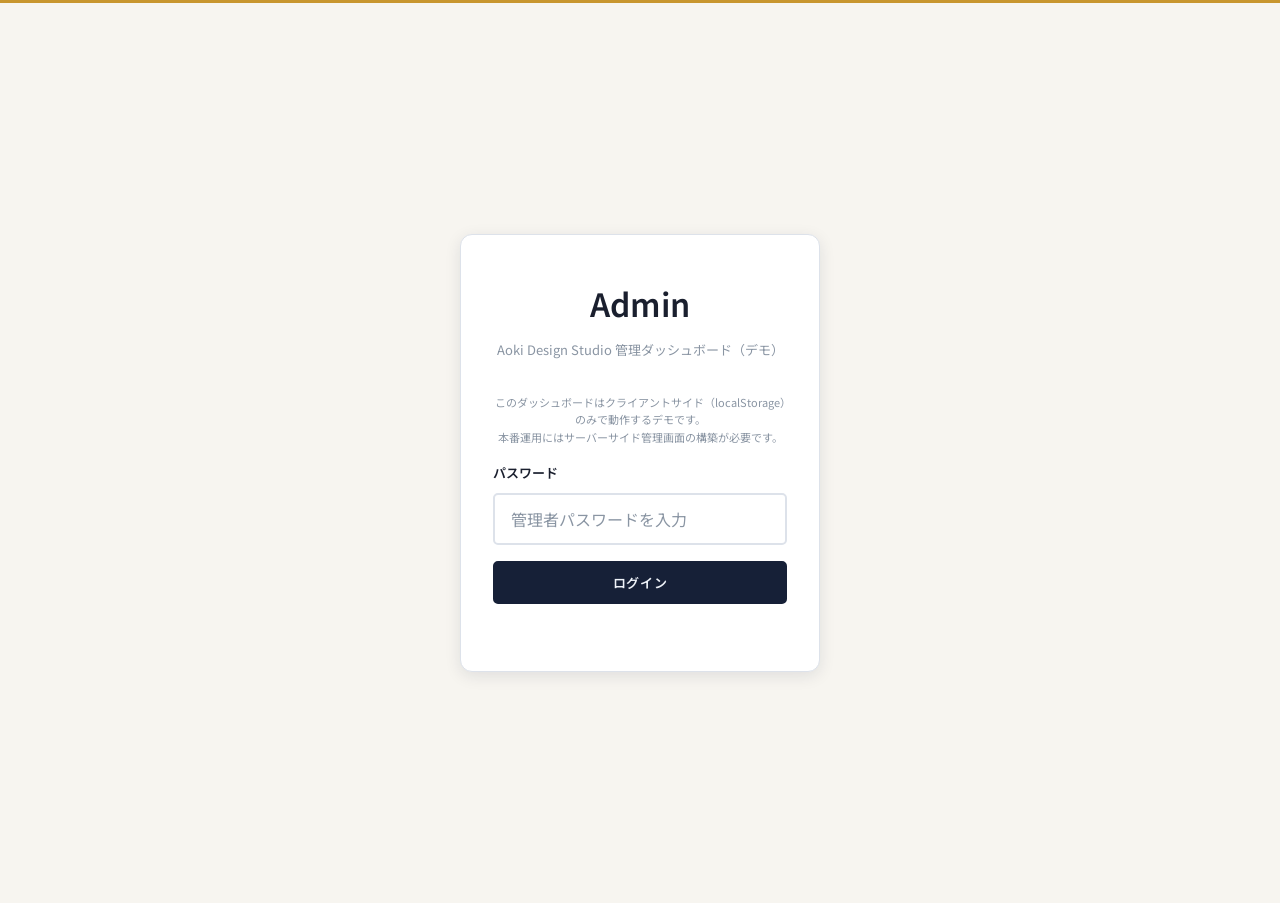
==== commit db0cf6d0: "Add files via upload" ====
--- a/admin.html
+++ b/admin.html
@@ -3,7 +3,7 @@
 <head>
   <meta charset="UTF-8" />
   <meta name="viewport" content="width=device-width, initial-scale=1.0" />
-  <title>管理ダッシュボード | Aoki Design Studio</title>
+  <title>管理ダッシュボード（デモ） | Aoki Design Studio</title>
   <meta name="robots" content="noindex, nofollow" />
   <link rel="icon" type="image/svg+xml" href="assets/favicon.svg" />
   <link rel="preconnect" href="https://fonts.googleapis.com" />
@@ -142,6 +142,14 @@
     .variant-badge--control    { background: #e0e7ff; color: #3730a3; }
     .variant-badge--challenger { background: var(--color-accent-light); color: var(--color-accent); }
     .abtest-note { font-size: var(--text-xs); color: var(--color-text-muted); margin-top: var(--space-4); line-height: 1.7; }
+
+    /* ─── デモ免責バナー ── */
+    .demo-banner {
+      background: #fef3c7; color: #92400e; font-size: var(--text-xs);
+      text-align: center; padding: var(--space-2) var(--space-4);
+      line-height: 1.6; border-bottom: 1px solid #fbbf24;
+    }
+    .demo-banner strong { font-weight: 700; }
   </style>
 </head>
 <body class="admin-body">
@@ -150,7 +158,8 @@
   <div id="loginScreen" class="admin-login">
     <div class="admin-login__box">
       <h1 class="admin-login__title">Admin</h1>
-      <p class="admin-login__sub">Aoki Design Studio 管理ダッシュボード</p>
+      <p class="admin-login__sub">Aoki Design Studio 管理ダッシュボード（デモ）</p>
+      <p style="font-size:var(--text-xs);color:var(--color-text-muted);margin-bottom:var(--space-4);line-height:1.6">このダッシュボードはクライアントサイド（localStorage）のみで動作するデモです。<br>本番運用にはサーバーサイド管理画面の構築が必要です。</p>
       <div class="form-group">
         <label class="form-label" for="adminPassword">パスワード</label>
         <input type="password" id="adminPassword" class="form-input" placeholder="管理者パスワードを入力" autocomplete="current-password" />
@@ -163,9 +172,10 @@
   <!-- ─── 管理ダッシュボード ─────────────────────────────── -->
   <div id="dashboard" class="hidden">
 
+    <div class="demo-banner"><strong>DEMO</strong> — この管理画面はlocalStorage上のデモです。データはブラウザ内にのみ保存され、サーバーには送信されません。</div>
     <header class="admin-header" role="banner">
       <div>
-        <p class="admin-header__title">Aoki Design Studio — 管理ダッシュボード</p>
+        <p class="admin-header__title">Aoki Design Studio — 管理ダッシュボード（デモ）</p>
         <p class="admin-header__meta" id="adminMeta"></p>
       </div>
       <div class="admin-header__actions">
--- a/css/style.css
+++ b/css/style.css
@@ -1016,6 +1016,50 @@
 .result__plan-desc { font-size: var(--text-sm); color: var(--color-text-sub); line-height: 1.8; }
 .result__expiry { text-align: center; font-size: var(--text-xs); color: var(--color-text-muted); margin-top: var(--space-6); }
 
+/* 概算注記カード */
+.result__notes-card {
+  background: var(--color-accent-light);
+  border-radius: var(--radius-lg);
+  padding: var(--space-5) var(--space-6);
+  border-left: 4px solid var(--color-accent);
+}
+.result__disclaimer {
+  font-size: var(--text-sm);
+  color: var(--color-text-sub);
+  margin-bottom: var(--space-3);
+  font-weight: 600;
+}
+.result__includes {
+  font-size: var(--text-xs);
+  color: var(--color-text-muted);
+  line-height: 1.7;
+}
+
+/* 割引行 */
+.breakdown-discount td { color: var(--color-accent-dark); }
+.breakdown-discount td:last-child { color: var(--color-accent-dark); }
+
+/* 見積プレビューバナー（フォーム内） */
+.quote-preview-banner {
+  background: var(--color-accent-light);
+  border: 1px solid var(--color-accent);
+  border-radius: var(--radius-md);
+  padding: var(--space-4) var(--space-5);
+  margin-bottom: var(--space-6);
+}
+.quote-preview-banner__title {
+  font-size: var(--text-sm);
+  font-weight: 700;
+  color: var(--color-navy);
+  margin-bottom: var(--space-2);
+}
+.quote-preview-banner__summary {
+  font-size: var(--text-xs);
+  color: var(--color-text-sub);
+  white-space: pre-line;
+  line-height: 1.7;
+}
+
 /* 比較パネル */
 .compare-panel {
   margin-top: var(--space-8);
@@ -1044,13 +1088,42 @@
 .result__email-form { display: flex; gap: var(--space-2); flex-wrap: wrap; }
 .result__email-input { flex: 1; min-width: 200px; }
 
-/* アクションボタン */
-.result__actions, .result__compare-actions {
+/* 主役アクション：相談導線（最大幅制限で目立たせる） */
+.result__actions-primary {
+  margin-top: var(--space-10);
+  max-width: 480px;
+  margin-left: auto;
+  margin-right: auto;
+}
+
+/* 脇役アクション：保存・共有 */
+.result__actions-secondary {
   display: flex;
   flex-wrap: wrap;
   gap: var(--space-3);
   justify-content: center;
-  margin-top: var(--space-10);
+  margin-top: var(--space-5);
+}
+
+/* 上級者向け：比較機能（折りたたみ） */
+.result__compare-details {
+  margin-top: var(--space-6);
+  text-align: center;
+}
+.result__compare-summary {
+  cursor: pointer;
+  font-size: var(--text-sm);
+  color: var(--color-text-muted);
+  user-select: none;
+  padding: var(--space-2) var(--space-4);
+}
+.result__compare-summary:hover { color: var(--color-text-sub); }
+.result__compare-actions {
+  display: flex;
+  flex-wrap: wrap;
+  gap: var(--space-3);
+  justify-content: center;
+  margin-top: var(--space-4);
 }
 
 /* ─── サービスセクション ─────────────────────────────────── */
@@ -1758,6 +1831,14 @@
 [data-theme="dark"] body {
   background-color: var(--color-bg);
 }
+[data-theme="dark"] .result__notes-card {
+  background: rgba(200,150,46,0.10);
+  border-left-color: var(--color-accent-dark);
+}
+[data-theme="dark"] .quote-preview-banner {
+  background: rgba(200,150,46,0.10);
+  border-color: var(--color-accent-dark);
+}
 
 /* ─── アニメーション（スクロールトリガー用） ──────────────── */
 @keyframes revealFadeUp {
@@ -1787,8 +1868,8 @@
   .radio-group, .checkbox-group { grid-template-columns: 1fr 1fr; }
 
   .result__body { grid-template-columns: 1fr; }
-  .result__actions, .result__compare-actions { flex-direction: column; }
-  .result__actions .btn { width: 100%; }
+  .result__actions-secondary, .result__compare-actions { flex-direction: column; }
+  .result__actions-secondary .btn, .result__compare-actions .btn { width: 100%; }
 
   .service__grid { grid-template-columns: 1fr 1fr; }
 
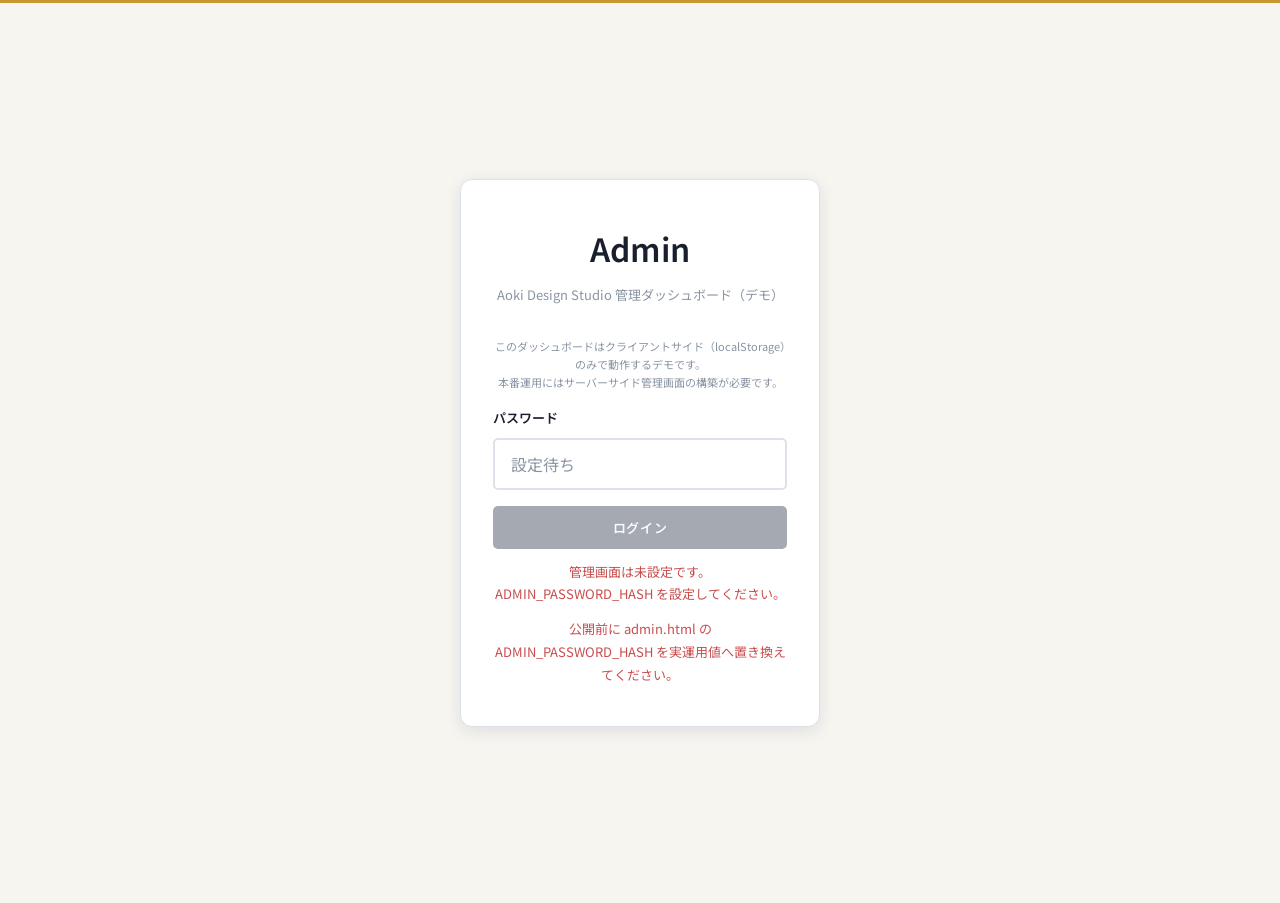
==== commit 15ef47d6: "Add files via upload" ====
--- a/admin.html
+++ b/admin.html
@@ -166,20 +166,21 @@
       </div>
       <button id="btnLogin" class="btn btn--primary btn--block" style="margin-top:var(--space-4)">ログイン</button>
       <p class="admin-login__error" id="loginError"></p>
+      <p class="admin-login__error" id="adminConfigNotice"></p>
     </div>
   </div>
 
   <!-- ─── 管理ダッシュボード ─────────────────────────────── -->
   <div id="dashboard" class="hidden">
 
-    <div class="demo-banner"><strong>DEMO</strong> — この管理画面はlocalStorage上のデモです。データはブラウザ内にのみ保存され、サーバーには送信されません。</div>
+    <div class="demo-banner"><strong>DEMO</strong> — この管理画面は localStorage 上のデモです。データはブラウザ内にのみ保存され、CSV エクスポートもローカル保存データのスナップショットです。サーバー送信や本番用の権限管理は含みません。</div>
     <header class="admin-header" role="banner">
       <div>
         <p class="admin-header__title">Aoki Design Studio — 管理ダッシュボード（デモ）</p>
         <p class="admin-header__meta" id="adminMeta"></p>
       </div>
       <div class="admin-header__actions">
-        <button id="btnExportCSV" class="btn btn--outline btn--sm" style="border-color:rgba(255,255,255,.4);color:rgba(255,255,255,.8)">CSVエクスポート</button>
+        <button id="btnExportCSV" class="btn btn--outline btn--sm" style="border-color:rgba(255,255,255,.4);color:rgba(255,255,255,.8)">CSVエクスポート（local）</button>
         <button id="btnLogout" class="btn btn--outline btn--sm" style="border-color:rgba(255,255,255,.4);color:rgba(255,255,255,.8)">ログアウト</button>
       </div>
     </header>
@@ -286,8 +287,9 @@
         <section>
           <h2 class="admin-section-title">料金設定エディター</h2>
           <p class="admin-notice admin-notice--info">
-            変更は「保存して適用」ボタンを押すとブラウザに即時反映されます。サーバーへの永続保存には「JSONダウンロード」でファイルを取得し、<code>data/pricing.json</code> を上書きしてください。
+            この画面で保存する内容はブラウザ内のローカル上書きです。実行時の正本は <code>js/pricingData.js</code> にあり、<code>data/pricing.json</code> は参照・共有用のスナップショットとして扱います。
           </p>
+          <div id="pricingModelSummary" class="admin-notice admin-notice--info" style="margin-top:var(--space-4)"></div>
 
           <h3 style="font-size:var(--text-base);font-weight:700;margin-bottom:var(--space-3)">サイト種別 — 基本料金</h3>
           <div style="overflow-x:auto">
@@ -316,12 +318,63 @@
             </table>
           </div>
 
+          <h3 style="font-size:var(--text-base);font-weight:700;margin:var(--space-6) 0 var(--space-3)">計算固定項目（参照）</h3>
+          <p class="admin-notice admin-notice--info" style="margin-bottom:var(--space-4)">
+            下記は見積計算に使う固定値です。この画面では編集せず、必要な変更は <code>js/pricingData.js</code> を更新してください。
+          </p>
+
+          <h4 style="font-size:var(--text-sm);font-weight:700;margin:0 0 var(--space-2)">ページ数設定</h4>
+          <div style="overflow-x:auto">
+            <table class="pricing-editor-table">
+              <thead>
+                <tr>
+                  <th>ID</th>
+                  <th>ラベル</th>
+                  <th>倍率</th>
+                  <th>日数増分</th>
+                </tr>
+              </thead>
+              <tbody id="pageCountReferenceBody"></tbody>
+            </table>
+          </div>
+
+          <h4 style="font-size:var(--text-sm);font-weight:700;margin:var(--space-5) 0 var(--space-2)">オプション工数設定</h4>
+          <div style="overflow-x:auto">
+            <table class="pricing-editor-table">
+              <thead>
+                <tr>
+                  <th>ID</th>
+                  <th>ラベル</th>
+                  <th>現在価格</th>
+                  <th>日数増分</th>
+                </tr>
+              </thead>
+              <tbody id="optionImpactReferenceBody"></tbody>
+            </table>
+          </div>
+
+          <h4 style="font-size:var(--text-sm);font-weight:700;margin:var(--space-5) 0 var(--space-2)">特急設定</h4>
+          <div style="overflow-x:auto">
+            <table class="pricing-editor-table">
+              <thead>
+                <tr>
+                  <th>ID</th>
+                  <th>ラベル</th>
+                  <th>価格倍率</th>
+                  <th>日数倍率</th>
+                  <th>日数補正</th>
+                </tr>
+              </thead>
+              <tbody id="urgencyReferenceBody"></tbody>
+            </table>
+          </div>
+
           <div class="pricing-actions">
             <button id="btnSavePricing" class="btn btn--primary">保存して適用</button>
-            <button id="btnDownloadJson" class="btn btn--outline">JSONダウンロード</button>
+            <button id="btnDownloadJson" class="btn btn--outline">JSON参照出力</button>
             <button id="btnResetPricing" class="btn btn--outline" style="margin-left:auto;color:var(--color-error);border-color:var(--color-error)">デフォルトに戻す</button>
           </div>
-          <p id="pricingSaveNotice" class="admin-notice admin-notice--success" style="display:none;margin-top:var(--space-4)">保存しました。ページをリロードすると見積シミュレーターに反映されます。</p>
+          <p id="pricingSaveNotice" class="admin-notice admin-notice--success" style="display:none;margin-top:var(--space-4)">ローカル上書きを保存しました。</p>
         </section>
       </div>
 
@@ -330,7 +383,7 @@
         <section>
           <h2 class="admin-section-title">A/Bテスト状況</h2>
           <p class="admin-notice admin-notice--info">
-            このブラウザ（管理者端末）に割り当てられている現在のバリアントを表示しています。実際のCVR計測はGA4の「ab_test_conversion」イベントで確認してください。
+            この画面は「このブラウザに現在割り当てられているバリアント」を確認するためのものです。GA4 が未設定の場合はイベント計測されず、ここでもブラウザ内の割り当て確認のみになります。
           </p>
           <table class="abtest-table" id="abtestTable">
             <thead>
@@ -354,6 +407,7 @@
           <p class="abtest-note">
             ※ 割り当てリセットを行うと、このブラウザのバリアントが再抽選されます。<br>
             ※ GA4でのCVR比較は「探索」レポートで <code>ab_test_view</code> / <code>ab_test_conversion</code> イベントをセグメント分析してください。<br>
+            ※ GA4 未設定時は計測イベント自体が送信されません。<br>
             ※ テスト定義（バリアント内容・比率）の変更は <code>js/abtest.js</code> を編集してください。
           </p>
         </section>
@@ -362,6 +416,7 @@
     </main>
   </div>
 
+  <script src="js/storage.js"></script>
   <script src="js/pricingData.js"></script>
   <script>
   // ─── 設定 ──────────────────────────────────────────────────
@@ -369,11 +424,8 @@
   // 変更手順: ブラウザのコンソールで以下を実行し、ハッシュ値をここに貼り付けてください
   //   crypto.subtle.digest('SHA-256', new TextEncoder().encode('新しいパスワード'))
   //     .then(h => console.log(Array.from(new Uint8Array(h)).map(b=>b.toString(16).padStart(2,'0')).join('')))
-  const ADMIN_PASSWORD_HASH = "YOUR_ADMIN_PASSWORD_HASH_HERE"; // ← SHA-256ハッシュを入力（本番運用前に必ず変更）
-  const INQUIRY_KEY      = "ads_inquiries";
-  const DISCOUNT_USE_KEY = "ads_discount_usage";
-  const PRICING_OVERRIDE_KEY = "ads_pricing_override";
-  const AB_STORAGE_KEY   = "ads_ab_variants";
+  const ADMIN_PASSWORD_HASH = "YOUR_ADMIN_PASSWORD_HASH_HERE";
+  const ADMIN_PASSWORD_PLACEHOLDER = "YOUR_ADMIN_PASSWORD_HASH_HERE";
 
   // 編集中の割引コード一覧（割引コードタブ用ローカル状態）
   let editingDiscounts = [];
@@ -385,15 +437,45 @@
     return Array.from(new Uint8Array(hash)).map(b => b.toString(16).padStart(2, "0")).join("");
   }
 
+  function isAdminPasswordConfigured() {
+    return (
+      typeof ADMIN_PASSWORD_HASH === "string" &&
+      ADMIN_PASSWORD_HASH !== ADMIN_PASSWORD_PLACEHOLDER &&
+      !ADMIN_PASSWORD_HASH.includes("YOUR_")
+    );
+  }
+
+  function initAdminAuthState() {
+    if (isAdminPasswordConfigured()) return;
+
+    const input = document.getElementById("adminPassword");
+    const loginButton = document.getElementById("btnLogin");
+    const error = document.getElementById("loginError");
+    const notice = document.getElementById("adminConfigNotice");
+
+    if (input) {
+      input.disabled = true;
+      input.placeholder = "設定待ち";
+    }
+    if (loginButton) loginButton.disabled = true;
+    if (error) error.textContent = "管理画面は未設定です。ADMIN_PASSWORD_HASH を設定してください。";
+    if (notice) notice.textContent = "公開前に admin.html の ADMIN_PASSWORD_HASH を実運用値へ置き換えてください。";
+  }
+
   // ─── ログイン ───────────────────────────────────────────────
   document.getElementById("btnLogin").addEventListener("click", handleLogin);
   document.getElementById("adminPassword").addEventListener("keydown", (e) => {
     if (e.key === "Enter") handleLogin();
   });
+  initAdminAuthState();
 
   async function handleLogin() {
     const pw = document.getElementById("adminPassword").value;
     const pwHash = await sha256(pw);
+    if (!isAdminPasswordConfigured()) {
+      document.getElementById("loginError").textContent = "管理画面は未設定です。ADMIN_PASSWORD_HASH を設定してください。";
+      return;
+    }
 
     // 未設定チェック: ハッシュがプレースホルダーのままなら警告を表示して通す（開発用）
     if (ADMIN_PASSWORD_HASH.includes("YOUR_")) {
@@ -447,7 +529,7 @@
 
     document.getElementById("btnClearAll").addEventListener("click", () => {
       if (!confirm("全件削除しますか？この操作は取り消せません。")) return;
-      localStorage.removeItem(INQUIRY_KEY);
+      if (typeof storageClearAdminInquiries === "function") storageClearAdminInquiries();
       renderStats();
       renderInquiries();
     });
@@ -459,7 +541,7 @@
     document.getElementById("btnDownloadJson").addEventListener("click", downloadPricingJson);
     document.getElementById("btnResetPricing").addEventListener("click", () => {
       if (!confirm("料金設定をデフォルトに戻しますか？")) return;
-      localStorage.removeItem(PRICING_OVERRIDE_KEY);
+      if (typeof storageClearAdminPricingOverride === "function") storageClearAdminPricingOverride();
       renderPricingEditor();
       showPricingNotice("デフォルトに戻しました。");
     });
@@ -471,7 +553,7 @@
     document.getElementById("btnRefreshAB").addEventListener("click", renderABTestPanel);
     document.getElementById("btnResetAB").addEventListener("click", () => {
       if (!confirm("A/Bテストの割り当てをリセットしますか？次回表示時に再抽選されます。")) return;
-      localStorage.removeItem(AB_STORAGE_KEY);
+      if (typeof storageClearABVariants === "function") storageClearABVariants();
       renderABTestPanel();
     });
   }
@@ -479,7 +561,7 @@
   // ─── 問い合わせデータ ──────────────────────────────────────
   function getInquiries() {
     try {
-      return JSON.parse(localStorage.getItem(INQUIRY_KEY) || "[]");
+      return typeof storageGetAdminInquiries === "function" ? storageGetAdminInquiries() : [];
     } catch { return []; }
   }
 
@@ -556,7 +638,7 @@
   function deleteInquiry(id) {
     if (!confirm("この問い合わせを削除しますか？")) return;
     const all = getInquiries().filter((d) => d.id !== id);
-    localStorage.setItem(INQUIRY_KEY, JSON.stringify(all));
+    if (typeof storageSetAdminInquiries === "function") storageSetAdminInquiries(all);
     renderStats();
     renderInquiries(document.getElementById("searchInput").value);
   }
@@ -573,7 +655,7 @@
   }
 
   function renderDiscountTable() {
-    const usage  = JSON.parse(localStorage.getItem(DISCOUNT_USE_KEY) || "{}");
+    const usage  = typeof storageGetAdminDiscountUsage === "function" ? storageGetAdminDiscountUsage() : {};
     const tbody  = document.getElementById("discountBody");
     if (!editingDiscounts.length) {
       tbody.innerHTML = `<tr><td colspan="5" style="text-align:center;padding:var(--space-6);color:var(--color-text-muted)">割引コードがありません</td></tr>`;
@@ -627,9 +709,17 @@
   function saveDiscountsToOverride() {
     const override = getPricingOverride() || {};
     override.discountCodes = editingDiscounts;
-    localStorage.setItem(PRICING_OVERRIDE_KEY, JSON.stringify(override));
+    const data = typeof sanitizePricingOverride === "function"
+      ? sanitizePricingOverride(override)
+      : override;
+    if (data) {
+      if (typeof storageSetAdminPricingOverride === "function") storageSetAdminPricingOverride(data);
+    } else if (typeof storageClearAdminPricingOverride === "function") {
+      storageClearAdminPricingOverride();
+    }
     // 料金設定タブの表示も同期
     syncPricingEditorDiscounts();
+    renderPricingReferenceTables(data);
   }
 
   function syncPricingEditorDiscounts() {
@@ -637,10 +727,65 @@
   }
 
   // ─── 料金設定エディター ────────────────────────────────────
+  function renderPricingModelSummary() {
+    const meta = typeof getPricingModelMeta === "function" ? getPricingModelMeta() : null;
+    const summaryEl = document.getElementById("pricingModelSummary");
+    if (!summaryEl || !meta) return;
+
+    summaryEl.innerHTML = `
+      <strong>v2.1 の pricing 境界</strong><br>
+      正本: <code>${esc(meta.runtimeCanonicalSource)}</code><br>
+      ローカル上書き: <code>${esc(meta.runtimeOverrideStorageKey)}</code><br>
+      参照スナップショット: <code>${esc(meta.referenceSnapshotFile)}</code><br>
+      管理画面で編集可能: <code>siteTypes.basePrice</code> / <code>siteTypes.estimatedDays</code> / <code>options.price</code> / <code>discountCodes.*</code><br>
+      コード固定: <code>pageCountOptions.multiplier</code> / <code>pageCountOptions.dayImpact</code> / <code>options.dayImpact</code> / <code>urgencyOptions.priceMultiplier</code> / <code>urgencyOptions.dayMultiplier</code> / <code>urgencyOptions.dayOffset</code>
+    `;
+  }
+
+  function renderPricingReferenceTables(override) {
+    const snapshot = typeof buildPricingReferenceSnapshot === "function"
+      ? buildPricingReferenceSnapshot(override)
+      : null;
+    if (!snapshot) return;
+
+    const pageCountBody = document.getElementById("pageCountReferenceBody");
+    if (pageCountBody) {
+      pageCountBody.innerHTML = snapshot.pageCountOptions.map((item) => `
+        <tr>
+          <td><code>${esc(item.id)}</code></td>
+          <td>${esc(item.label)}</td>
+          <td>${item.multiplier}</td>
+          <td>${item.dayImpact}</td>
+        </tr>`).join("");
+    }
+
+    const optionImpactBody = document.getElementById("optionImpactReferenceBody");
+    if (optionImpactBody) {
+      optionImpactBody.innerHTML = snapshot.options.map((item) => `
+        <tr>
+          <td><code>${esc(item.id)}</code></td>
+          <td>${esc(item.label)}</td>
+          <td>¥${Number(item.price).toLocaleString("ja-JP")}</td>
+          <td>${item.dayImpact}</td>
+        </tr>`).join("");
+    }
+
+    const urgencyBody = document.getElementById("urgencyReferenceBody");
+    if (urgencyBody) {
+      urgencyBody.innerHTML = snapshot.urgencyOptions.map((item) => `
+        <tr>
+          <td><code>${esc(item.id)}</code></td>
+          <td>${esc(item.label)}</td>
+          <td>${item.priceMultiplier}</td>
+          <td>${item.dayMultiplier}</td>
+          <td>${item.dayOffset}</td>
+        </tr>`).join("");
+    }
+  }
+
   function renderPricingEditor() {
     const override = getPricingOverride();
 
-    // siteTypes
     const siteBody = document.getElementById("siteTypesBody");
     siteBody.innerHTML = pricingData.siteTypes.map((s) => {
       const ov = override && override.siteTypes
@@ -662,7 +807,6 @@
         </tr>`;
     }).join("");
 
-    // options
     const optBody = document.getElementById("optionsBody");
     optBody.innerHTML = pricingData.options.map((o) => {
       const ov = override && override.options
@@ -678,10 +822,12 @@
           </td>
         </tr>`;
     }).join("");
+
+    renderPricingModelSummary();
+    renderPricingReferenceTables(override);
   }
 
   function savePricing() {
-    // siteTypes 収集
     const siteTypes = [];
     document.querySelectorAll(".sitetype-input").forEach((input) => {
       const id    = input.dataset.id;
@@ -691,57 +837,37 @@
       entry[field] = Number(input.value);
     });
 
-    // options 収集
     const options = [];
     document.querySelectorAll(".option-input").forEach((input) => {
       options.push({ id: input.dataset.id, price: Number(input.value) });
     });
 
-    // 既存の割引コード設定を維持
     const override = getPricingOverride() || {};
     const discountCodes = override.discountCodes || editingDiscounts;
-
-    const data = { siteTypes, options, discountCodes };
-    localStorage.setItem(PRICING_OVERRIDE_KEY, JSON.stringify(data));
-    showPricingNotice("保存しました。ページをリロードすると見積シミュレーターに反映されます。");
+    const data = typeof sanitizePricingOverride === "function"
+      ? sanitizePricingOverride({ siteTypes, options, discountCodes })
+      : { siteTypes, options, discountCodes };
+
+    if (data) {
+      if (typeof storageSetAdminPricingOverride === "function") storageSetAdminPricingOverride(data);
+    } else if (typeof storageClearAdminPricingOverride === "function") {
+      storageClearAdminPricingOverride();
+    }
+    renderPricingReferenceTables(data);
+    showPricingNotice("ローカル上書きを保存しました。見積シミュレーターでは js/pricingData.js にこの上書きが重なって反映されます。");
   }
 
   function downloadPricingJson() {
-    const override = getPricingOverride() || {};
-
-    // 現在の編集値を反映
-    const siteTypes = pricingData.siteTypes.map((s) => {
-      const ovEntry = (override.siteTypes || []).find((o) => o.id === s.id) || {};
-      return {
-        id:   s.id,
-        label: s.label,
-        description: s.description,
-        basePrice:   ovEntry.basePrice   !== undefined ? ovEntry.basePrice   : s.basePrice,
-        estimatedDays: ovEntry.estimatedDays !== undefined ? ovEntry.estimatedDays : s.estimatedDays,
-      };
-    });
-
-    const options = pricingData.options.map((o) => {
-      const ovEntry = (override.options || []).find((x) => x.id === o.id) || {};
-      return {
-        id:    o.id,
-        label: o.label,
-        description: o.description,
-        price: ovEntry.price !== undefined ? ovEntry.price : o.price,
-      };
-    });
-
-    const discountCodes = (override.discountCodes || pricingData.discountCodes || []).map((c) => ({
-      code:         c.code,
-      label:        c.label,
-      discountRate: c.discountRate,
-    }));
-
-    const json = JSON.stringify({ siteTypes, options, discountCodes }, null, 2);
+    const snapshot = typeof buildPricingReferenceSnapshot === "function"
+      ? buildPricingReferenceSnapshot(getPricingOverride())
+      : null;
+    if (!snapshot) return;
+
+    const json = JSON.stringify(snapshot, null, 2);
     const blob = new Blob([json], { type: "application/json;charset=utf-8;" });
     const a = Object.assign(document.createElement("a"), {
       href:     URL.createObjectURL(blob),
-      download: "pricing.json",
+      download: "pricing-reference.json",
     });
     a.click();
     URL.revokeObjectURL(a.href);
@@ -749,8 +875,8 @@
 
   function getPricingOverride() {
     try {
-      const raw = localStorage.getItem(PRICING_OVERRIDE_KEY);
-      return raw ? JSON.parse(raw) : null;
+      const raw = typeof storageGetAdminPricingOverride === "function" ? storageGetAdminPricingOverride() : null;
+      return typeof sanitizePricingOverride === "function" ? sanitizePricingOverride(raw) : raw;
     } catch { return null; }
   }
 
@@ -771,7 +897,7 @@
   function renderABTestPanel() {
     let stored = {};
     try {
-      stored = JSON.parse(localStorage.getItem(AB_STORAGE_KEY) || "{}");
+      stored = typeof storageGetABVariants === "function" ? storageGetABVariants() : {};
     } catch {}
 
     const tests = [
--- a/css/style.css
+++ b/css/style.css
@@ -1104,6 +1104,13 @@
   justify-content: center;
   margin-top: var(--space-5);
 }
+.result__actions-note {
+  margin-top: var(--space-3);
+  text-align: center;
+  font-size: var(--text-xs);
+  color: var(--color-text-muted);
+  line-height: 1.7;
+}
 
 /* 上級者向け：比較機能（折りたたみ） */
 .result__compare-details {
@@ -2010,4 +2017,3 @@
 .testimonials__grid .reveal-item:nth-child(1) { transition-delay: 0s; }
 .testimonials__grid .reveal-item:nth-child(2) { transition-delay: 0.08s; }
 .testimonials__grid .reveal-item:nth-child(3) { transition-delay: 0.16s; }
-
